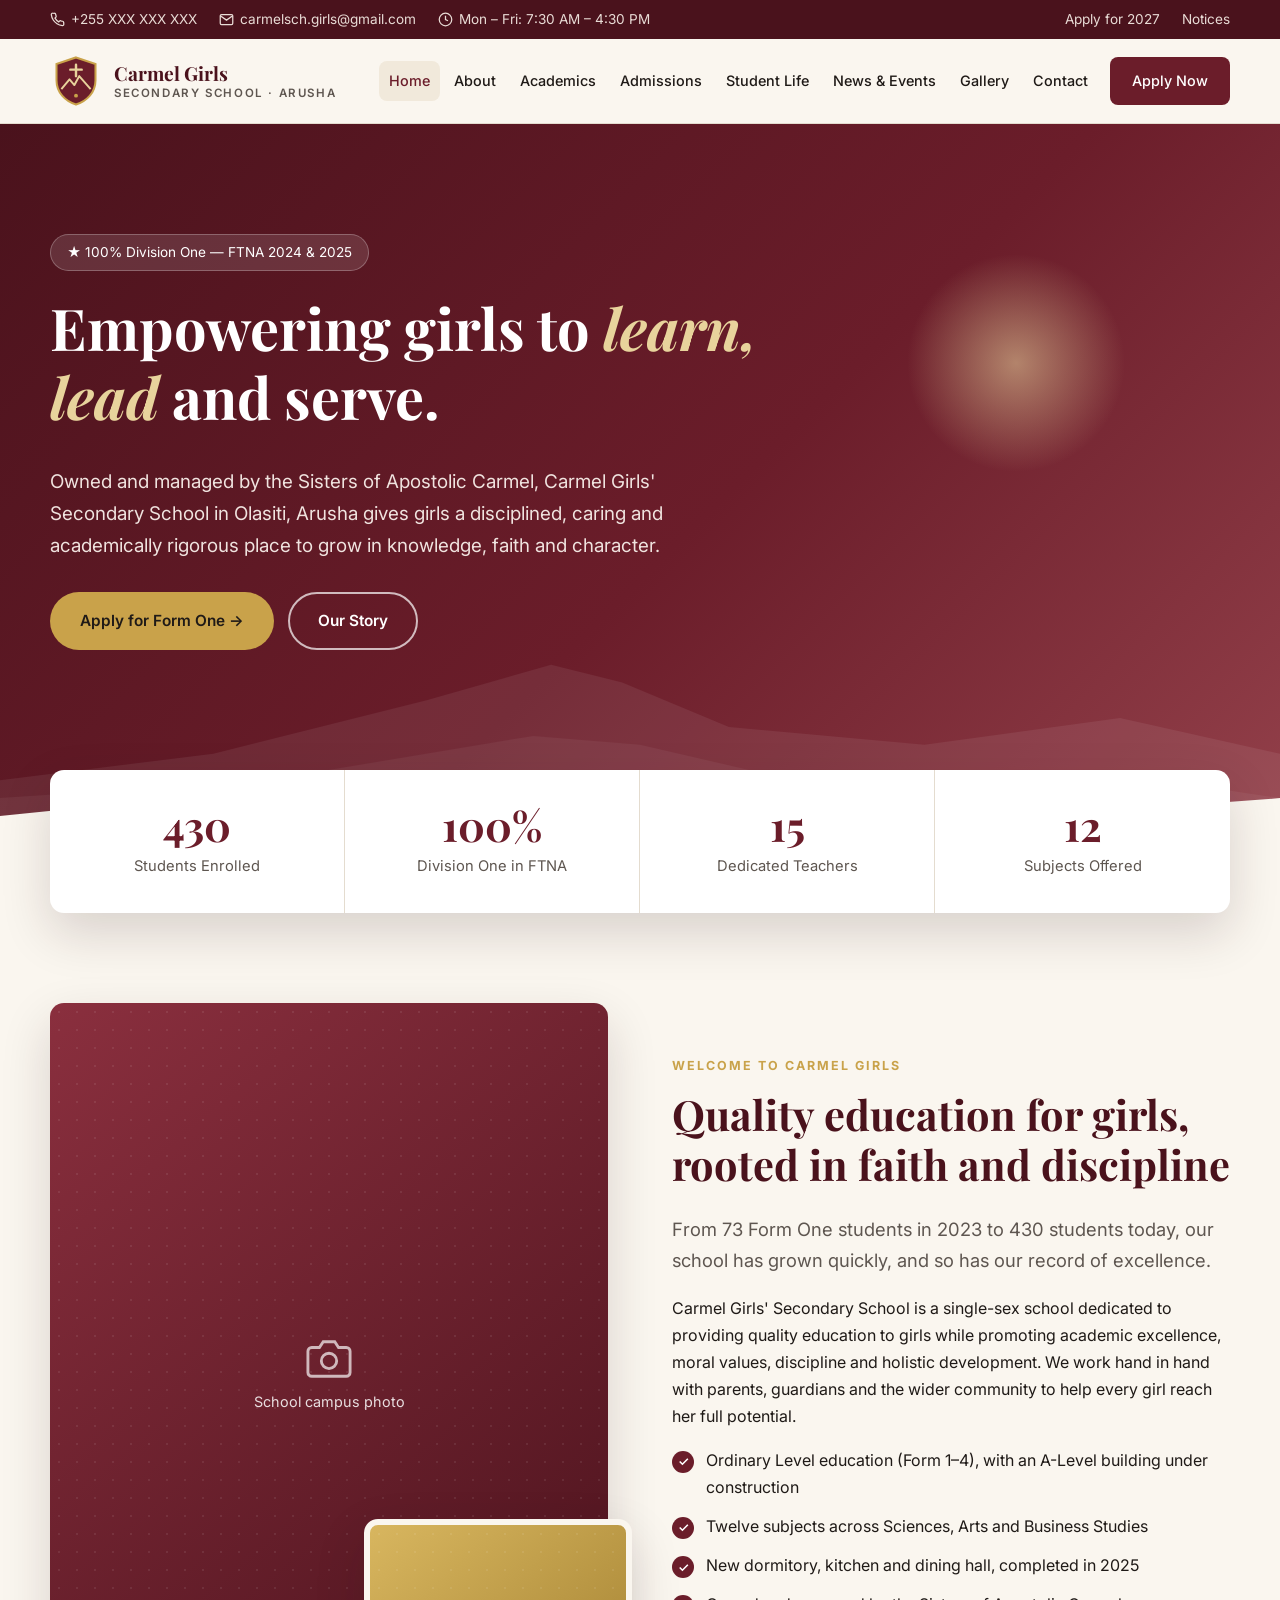
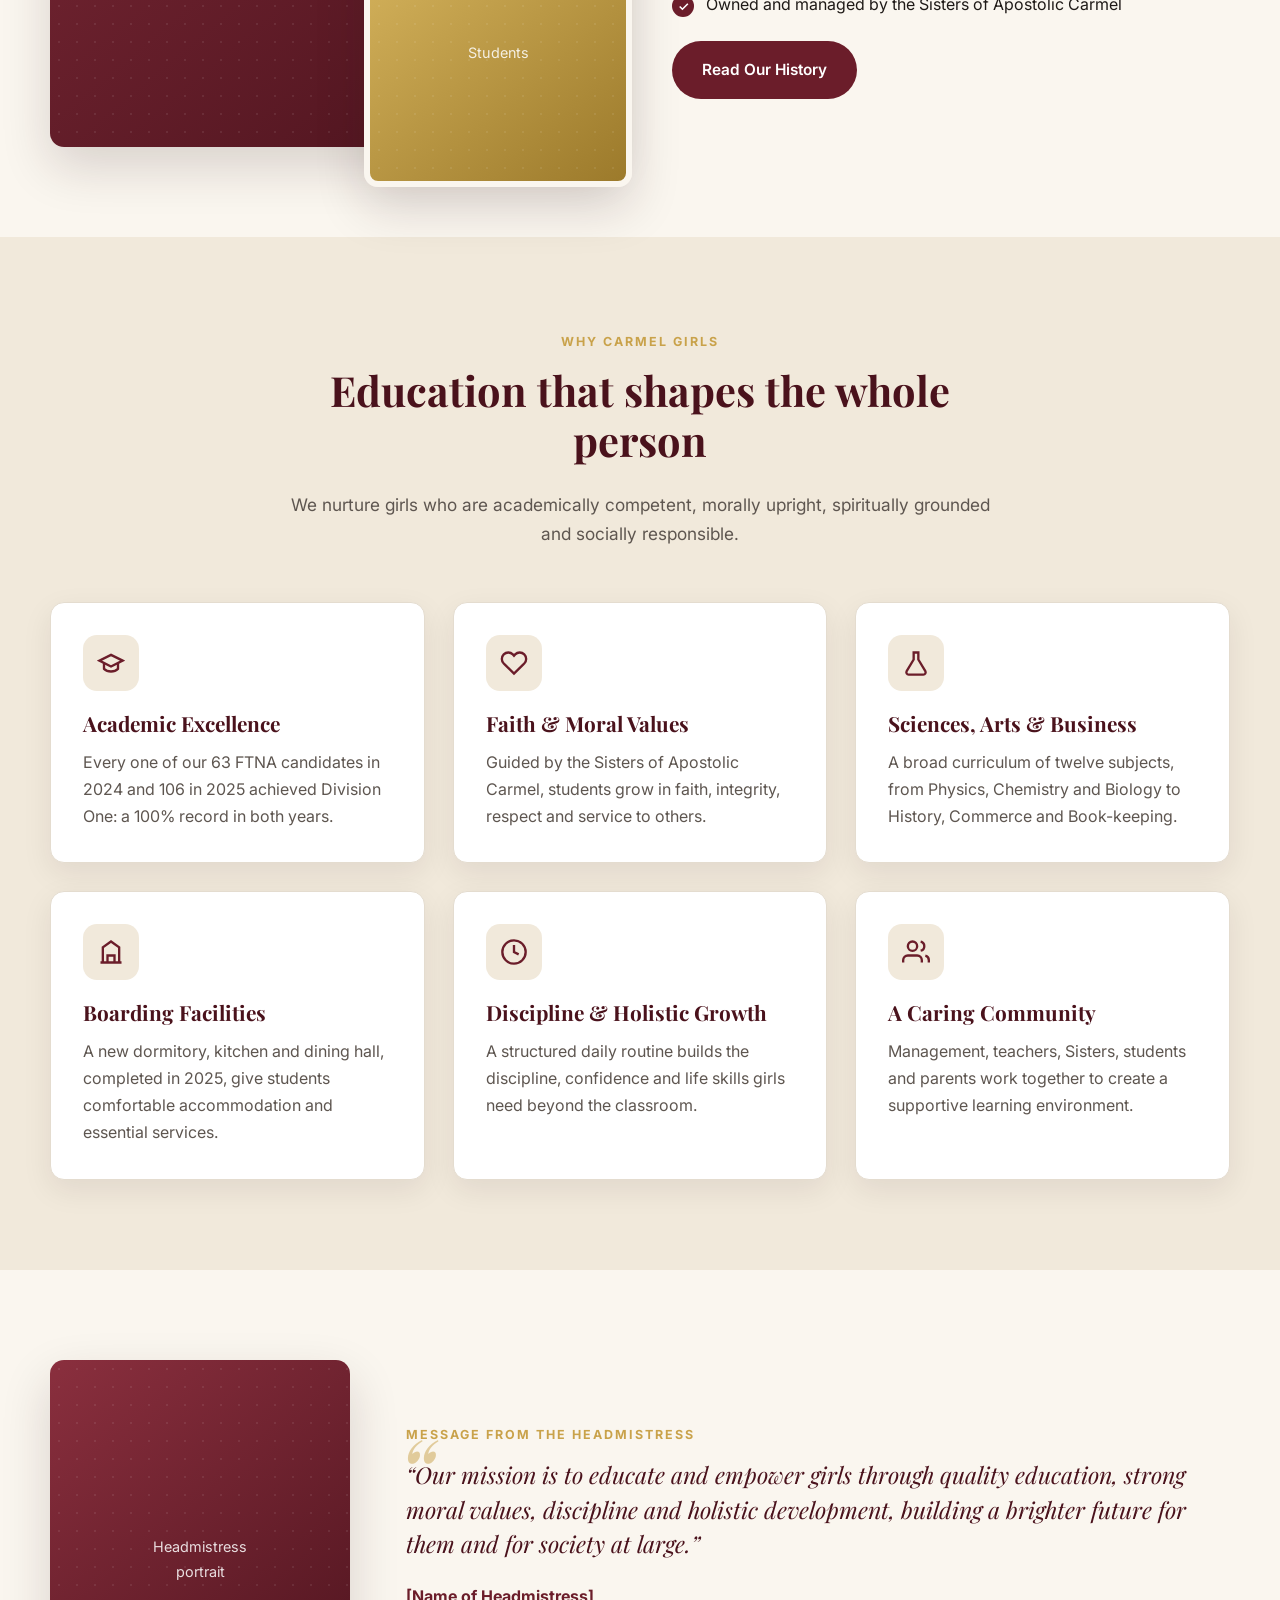
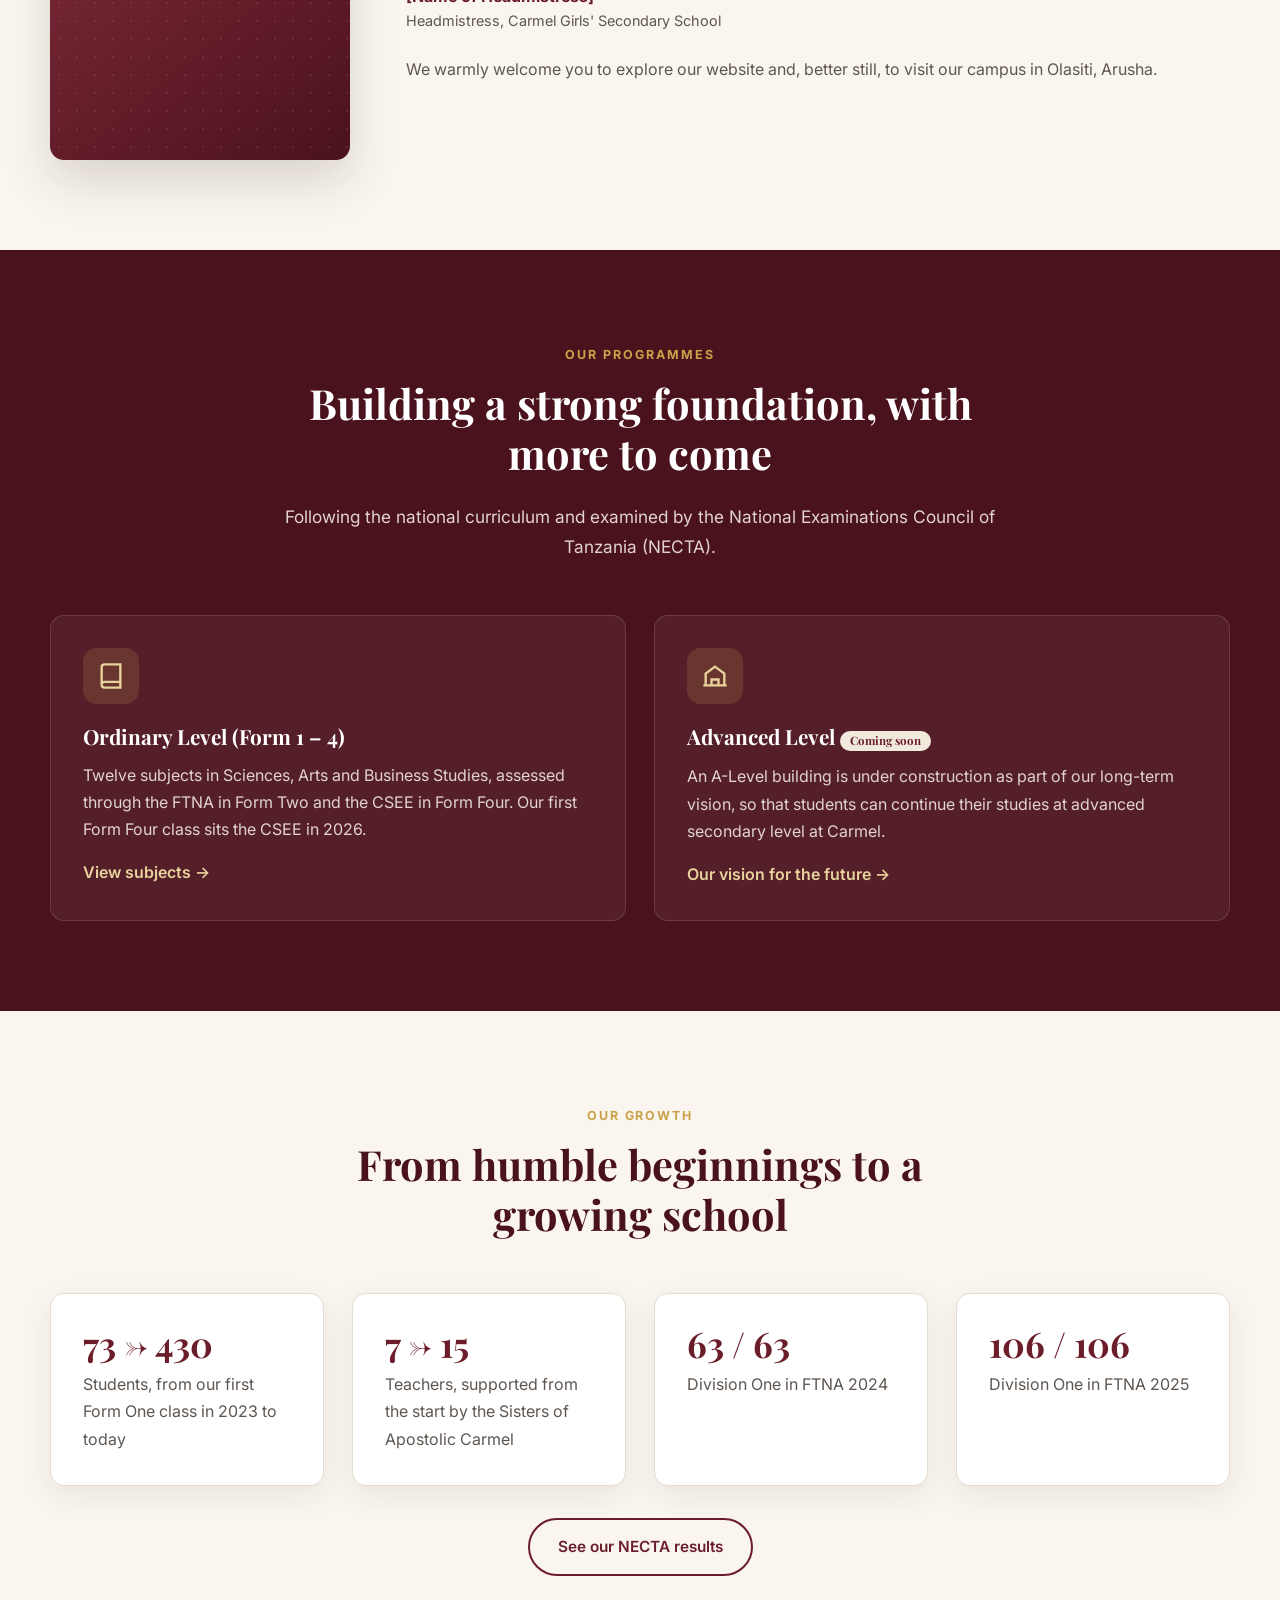
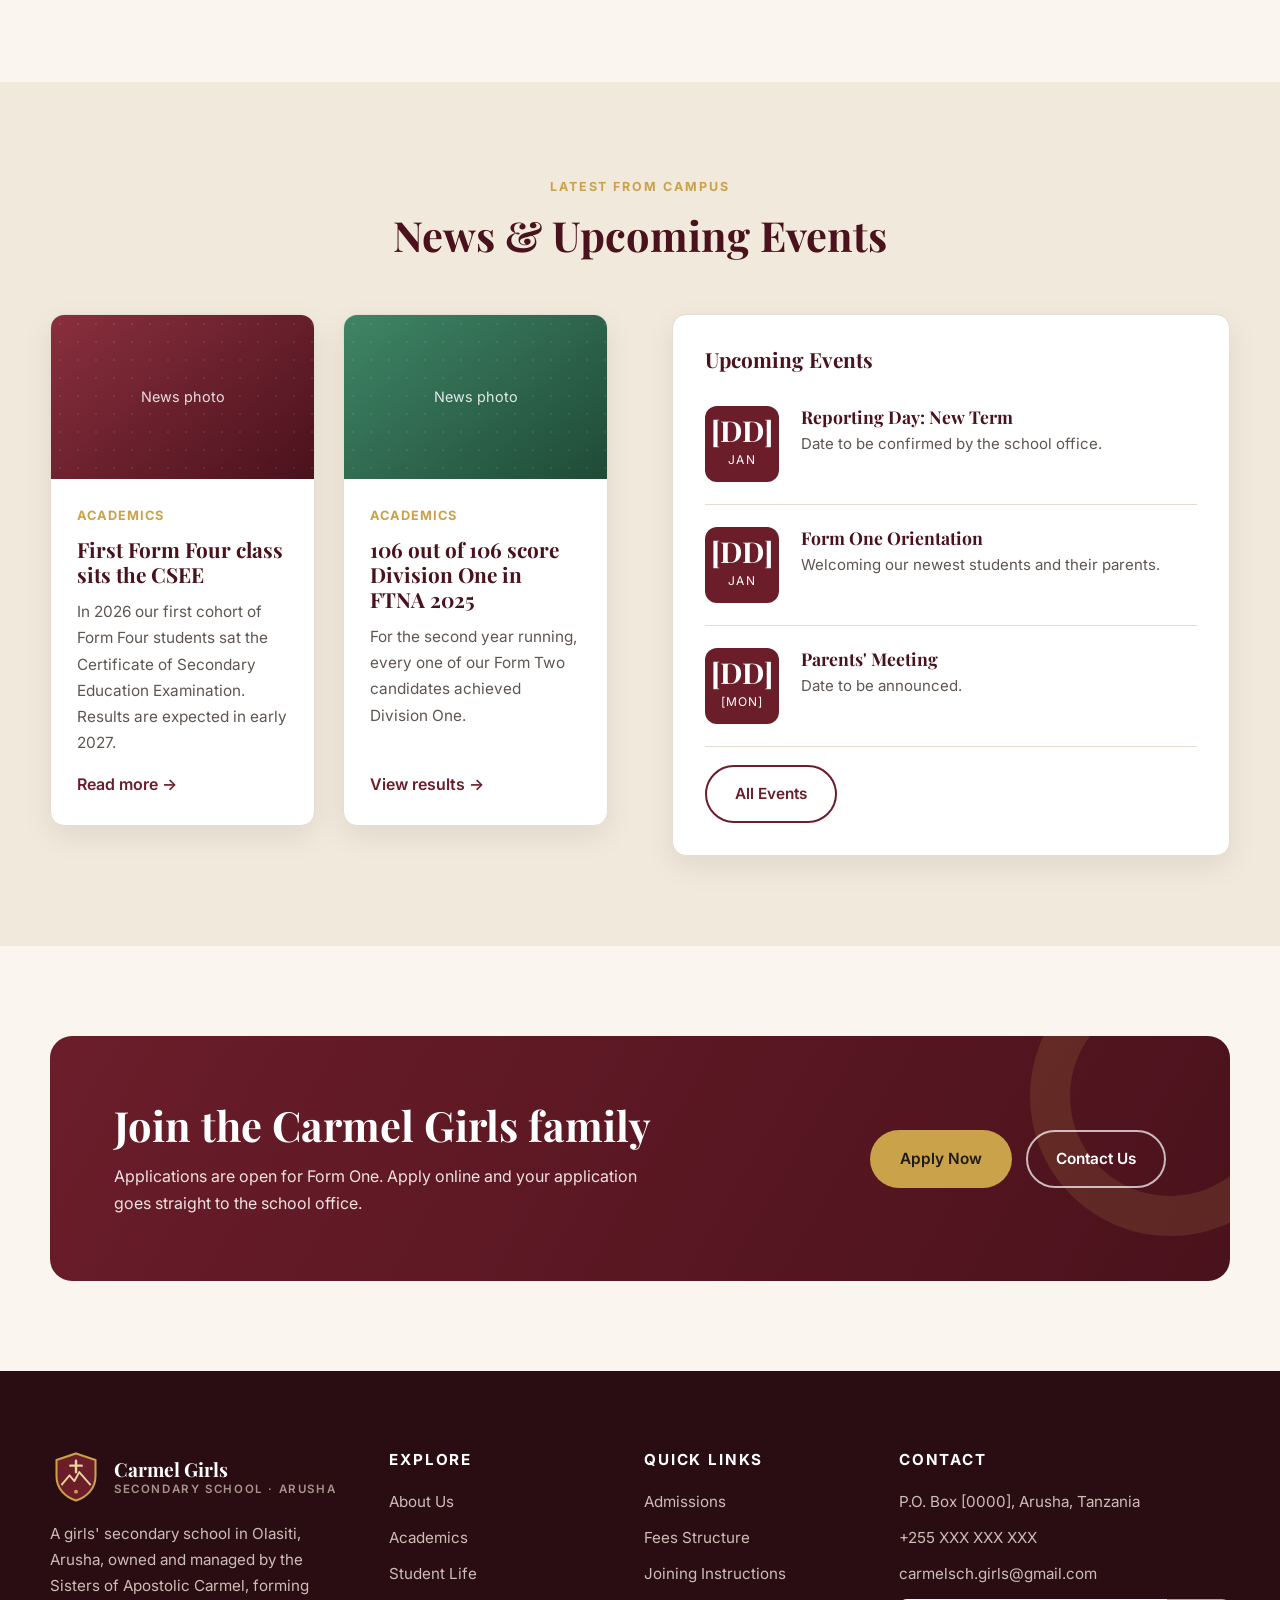
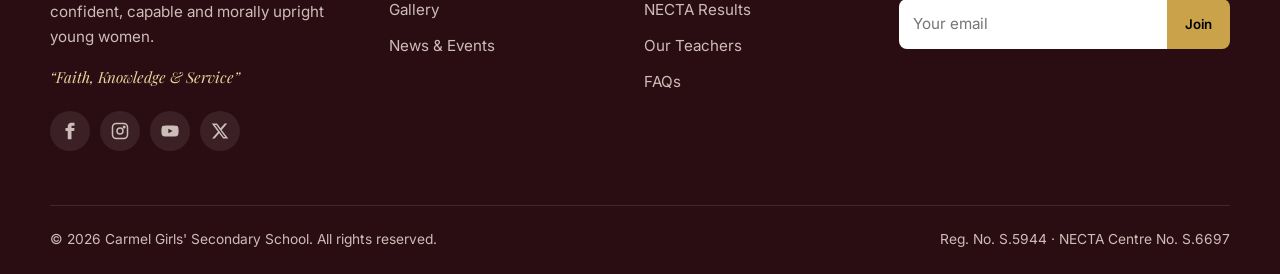
==== index.html @ 5bf11637 "Carmel Girls' Secondary School website Static multi-page site with Render Blueprint config.  Co-Auth" ====
<!DOCTYPE html>
<html lang="en">
<head>
  <meta charset="UTF-8">
  <meta name="viewport" content="width=device-width, initial-scale=1.0">
  <title>Carmel Girls' Secondary School | Olasiti, Arusha, Tanzania</title>
  <meta name="description" content="Carmel Girls' Secondary School, Olasiti, Arusha — a girls' secondary school owned by the Sisters of Apostolic Carmel. 100% Division One in FTNA 2024 and 2025.">
  <meta property="og:title" content="Carmel Girls' Secondary School — Arusha">
  <meta property="og:description" content="Quality education for girls, rooted in faith, discipline and holistic development.">
  <meta name="theme-color" content="#6b1d2a">
  <link rel="icon" href="images/favicon.svg" type="image/svg+xml">
  <link rel="preconnect" href="https://fonts.googleapis.com">
  <link rel="preconnect" href="https://fonts.gstatic.com" crossorigin>
  <link href="https://fonts.googleapis.com/css2?family=Inter:wght@400;500;600;700&family=Playfair+Display:ital,wght@0,600;0,700;1,600&display=swap" rel="stylesheet">
  <link rel="stylesheet" href="css/style.css">
</head>
<body>
<div id="site-header"></div>

<main id="main">
  <!-- HERO -->
  <section class="hero">
    <div class="hero__sun"></div>
    <div class="container">
      <div class="hero__inner">
        <span class="hero__badge">★ 100% Division One — FTNA 2024 &amp; 2025</span>
        <h1>Empowering girls to <em>learn, lead</em> and serve.</h1>
        <p>Owned and managed by the Sisters of Apostolic Carmel, Carmel Girls' Secondary School in Olasiti, Arusha gives girls a disciplined, caring and academically rigorous place to grow in knowledge, faith and character.</p>
        <div class="hero__actions">
          <a href="admissions.html#apply" class="btn btn--gold">Apply for Form One →</a>
          <a href="about.html" class="btn btn--outline">Our Story</a>
        </div>
      </div>
    </div>
    <svg class="hero__mountain" viewBox="0 0 1440 220" preserveAspectRatio="none" aria-hidden="true">
      <path fill="rgba(255,255,255,.07)" d="M0 220V150l240-30 240-60 140-40 80 20 120 50 220 20 220-30 180 40v100z"/>
      <path fill="rgba(255,255,255,.05)" d="M0 220V170l300-20 300-50 120 10 260 60 260-30 200 30v50z"/>
      <path fill="#faf6ef" d="M0 220v-30q360-40 720-15t720-5v50z"/>
    </svg>
  </section>

  <!-- STATS -->
  <div class="stats">
    <div class="container">
      <div class="stats__grid">
        <div class="stat"><div class="stat__num" data-count="430">0</div><div class="stat__label">Students Enrolled</div></div>
        <div class="stat"><div class="stat__num" data-count="100" data-suffix="%">0</div><div class="stat__label">Division One in FTNA</div></div>
        <div class="stat"><div class="stat__num" data-count="15">0</div><div class="stat__label">Dedicated Teachers</div></div>
        <div class="stat"><div class="stat__num" data-count="12">0</div><div class="stat__label">Subjects Offered</div></div>
      </div>
    </div>
  </div>

  <!-- WELCOME -->
  <section class="section">
    <div class="container split">
      <div class="photo-stack reveal">
        <div class="photo photo--tall"><div class="photo__label"><svg viewBox="0 0 24 24" fill="none" stroke="currentColor" stroke-width="1.5"><path d="M23 19a2 2 0 0 1-2 2H3a2 2 0 0 1-2-2V8a2 2 0 0 1 2-2h4l2-3h6l2 3h4a2 2 0 0 1 2 2z"/><circle cx="12" cy="13" r="4"/></svg>School campus photo</div></div>
        <div class="photo photo--gold photo--small"><div class="photo__label">Students</div></div>
      </div>
      <div class="reveal">
        <span class="eyebrow">Welcome to Carmel Girls</span>
        <h2>Quality education for girls, rooted in faith and discipline</h2>
        <p class="lead">From 73 Form One students in 2023 to 430 students today, our school has grown quickly, and so has our record of excellence.</p>
        <p>Carmel Girls' Secondary School is a single-sex school dedicated to providing quality education to girls while promoting academic excellence, moral values, discipline and holistic development. We work hand in hand with parents, guardians and the wider community to help every girl reach her full potential.</p>
        <ul class="check-list">
          <li>Ordinary Level education (Form 1–4), with an A-Level building under construction</li>
          <li>Twelve subjects across Sciences, Arts and Business Studies</li>
          <li>New dormitory, kitchen and dining hall, completed in 2025</li>
          <li>Owned and managed by the Sisters of Apostolic Carmel</li>
        </ul>
        <a href="about.html" class="btn btn--maroon">Read Our History</a>
      </div>
    </div>
  </section>

  <!-- WHY CHOOSE -->
  <section class="section section--sand">
    <div class="container">
      <div class="section-head reveal">
        <span class="eyebrow">Why Carmel Girls</span>
        <h2>Education that shapes the whole person</h2>
        <p>We nurture girls who are academically competent, morally upright, spiritually grounded and socially responsible.</p>
      </div>
      <div class="grid grid--3">
        <div class="card reveal">
          <div class="card__icon"><svg viewBox="0 0 24 24" fill="none" stroke="currentColor" stroke-width="2"><path d="M22 10 12 5 2 10l10 5 10-5z"/><path d="M6 12v5c3 3 9 3 12 0v-5"/></svg></div>
          <h3>Academic Excellence</h3>
          <p>Every one of our 63 FTNA candidates in 2024 and 106 in 2025 achieved Division One: a 100% record in both years.</p>
        </div>
        <div class="card reveal">
          <div class="card__icon"><svg viewBox="0 0 24 24" fill="none" stroke="currentColor" stroke-width="2"><path d="M20.8 4.6a5.5 5.5 0 0 0-7.8 0L12 5.7l-1-1.1a5.5 5.5 0 0 0-7.8 7.8l1 1L12 21l7.8-7.6 1-1a5.5 5.5 0 0 0 0-7.8z"/></svg></div>
          <h3>Faith &amp; Moral Values</h3>
          <p>Guided by the Sisters of Apostolic Carmel, students grow in faith, integrity, respect and service to others.</p>
        </div>
        <div class="card reveal">
          <div class="card__icon"><svg viewBox="0 0 24 24" fill="none" stroke="currentColor" stroke-width="2"><path d="M9 3h6M10 3v6L4 19a2 2 0 0 0 1.7 3h12.6a2 2 0 0 0 1.7-3L14 9V3"/></svg></div>
          <h3>Sciences, Arts &amp; Business</h3>
          <p>A broad curriculum of twelve subjects, from Physics, Chemistry and Biology to History, Commerce and Book-keeping.</p>
        </div>
        <div class="card reveal">
          <div class="card__icon"><svg viewBox="0 0 24 24" fill="none" stroke="currentColor" stroke-width="2"><path d="M3 21h18M5 21V8l7-5 7 5v13M9 21v-6h6v6"/></svg></div>
          <h3>Boarding Facilities</h3>
          <p>A new dormitory, kitchen and dining hall, completed in 2025, give students comfortable accommodation and essential services.</p>
        </div>
        <div class="card reveal">
          <div class="card__icon"><svg viewBox="0 0 24 24" fill="none" stroke="currentColor" stroke-width="2"><circle cx="12" cy="12" r="10"/><path d="M12 6v6l4 2"/></svg></div>
          <h3>Discipline &amp; Holistic Growth</h3>
          <p>A structured daily routine builds the discipline, confidence and life skills girls need beyond the classroom.</p>
        </div>
        <div class="card reveal">
          <div class="card__icon"><svg viewBox="0 0 24 24" fill="none" stroke="currentColor" stroke-width="2"><path d="M17 21v-2a4 4 0 0 0-4-4H5a4 4 0 0 0-4 4v2"/><circle cx="9" cy="7" r="4"/><path d="M23 21v-2a4 4 0 0 0-3-3.9M16 3.1a4 4 0 0 1 0 7.8"/></svg></div>
          <h3>A Caring Community</h3>
          <p>Management, teachers, Sisters, students and parents work together to create a supportive learning environment.</p>
        </div>
      </div>
    </div>
  </section>

  <!-- HEAD'S MESSAGE -->
  <section class="section">
    <div class="container message">
      <div class="photo photo--tall reveal"><div class="photo__label">Headmistress<br>portrait</div></div>
      <div class="reveal">
        <span class="eyebrow">Message from the Headmistress</span>
        <blockquote>
          “Our mission is to educate and empower girls through quality education, strong moral values, discipline and holistic development, building a brighter future for them and for society at large.”
          <div class="signature"><strong>[Name of Headmistress]</strong><span>Headmistress, Carmel Girls' Secondary School</span></div>
        </blockquote>
        <p style="margin-top:24px;color:var(--muted)">We warmly welcome you to explore our website and, better still, to visit our campus in Olasiti, Arusha.</p>
      </div>
    </div>
  </section>

  <!-- PROGRAMMES -->
  <section class="section section--maroon">
    <div class="container">
      <div class="section-head reveal">
        <span class="eyebrow">Our Programmes</span>
        <h2>Building a strong foundation, with more to come</h2>
        <p>Following the national curriculum and examined by the National Examinations Council of Tanzania (NECTA).</p>
      </div>
      <div class="grid grid--2">
        <div class="card reveal">
          <div class="card__icon"><svg viewBox="0 0 24 24" fill="none" stroke="currentColor" stroke-width="2"><path d="M4 19.5A2.5 2.5 0 0 1 6.5 17H20V2H6.5A2.5 2.5 0 0 0 4 4.5v15z"/><path d="M4 19.5A2.5 2.5 0 0 0 6.5 22H20v-5"/></svg></div>
          <h3>Ordinary Level (Form 1 – 4)</h3>
          <p>Twelve subjects in Sciences, Arts and Business Studies, assessed through the FTNA in Form Two and the CSEE in Form Four. Our first Form Four class sits the CSEE in 2026.</p>
          <p style="margin-top:16px"><a href="academics.html#subjects" style="color:var(--gold-light);font-weight:600">View subjects →</a></p>
        </div>
        <div class="card reveal">
          <div class="card__icon"><svg viewBox="0 0 24 24" fill="none" stroke="currentColor" stroke-width="2"><path d="M2 20h20M4 20V10l8-6 8 6v10"/><path d="M9 20v-5h6v5"/></svg></div>
          <h3>Advanced Level <span class="badge">Coming soon</span></h3>
          <p>An A-Level building is under construction as part of our long-term vision, so that students can continue their studies at advanced secondary level at Carmel.</p>
          <p style="margin-top:16px"><a href="about.html#future" style="color:var(--gold-light);font-weight:600">Our vision for the future →</a></p>
        </div>
      </div>
    </div>
  </section>

  <!-- MILESTONES (replaces testimonials) -->
  <section class="section">
    <div class="container">
      <div class="section-head reveal">
        <span class="eyebrow">Our Growth</span>
        <h2>From humble beginnings to a growing school</h2>
      </div>
      <div class="grid grid--4">
        <div class="card reveal"><div class="stat__num" style="font-size:2.2rem">73 → 430</div><p style="margin-top:10px">Students, from our first Form One class in 2023 to today</p></div>
        <div class="card reveal"><div class="stat__num" style="font-size:2.2rem">7 → 15</div><p style="margin-top:10px">Teachers, supported from the start by the Sisters of Apostolic Carmel</p></div>
        <div class="card reveal"><div class="stat__num" style="font-size:2.2rem">63 / 63</div><p style="margin-top:10px">Division One in FTNA 2024</p></div>
        <div class="card reveal"><div class="stat__num" style="font-size:2.2rem">106 / 106</div><p style="margin-top:10px">Division One in FTNA 2025</p></div>
      </div>
      <p style="text-align:center;margin-top:32px"><a href="academics.html#results" class="btn btn--ghost">See our NECTA results</a></p>
    </div>
  </section>

  <!-- NEWS + EVENTS -->
  <section class="section section--sand">
    <div class="container">
      <div class="section-head reveal">
        <span class="eyebrow">Latest From Campus</span>
        <h2>News &amp; Upcoming Events</h2>
      </div>
      <div class="split" style="align-items:start">
        <div class="grid grid--2">
          <article class="news-card reveal">
            <div class="photo"><div class="photo__label">News photo</div></div>
            <div class="news-card__body">
              <div class="news-card__meta">Academics</div>
              <h3>First Form Four class sits the CSEE</h3>
              <p>In 2026 our first cohort of Form Four students sat the Certificate of Secondary Education Examination. Results are expected in early 2027.</p>
              <a href="news.html" class="more">Read more →</a>
            </div>
          </article>
          <article class="news-card reveal">
            <div class="photo photo--green"><div class="photo__label">News photo</div></div>
            <div class="news-card__body">
              <div class="news-card__meta">Academics</div>
              <h3>106 out of 106 score Division One in FTNA 2025</h3>
              <p>For the second year running, every one of our Form Two candidates achieved Division One.</p>
              <a href="academics.html#results" class="more">View results →</a>
            </div>
          </article>
        </div>
        <div class="card reveal">
          <h3>Upcoming Events</h3>
          <div class="event"><div class="event__date"><strong>[DD]</strong><span>Jan</span></div><div><h4>Reporting Day: New Term</h4><p>Date to be confirmed by the school office.</p></div></div>
          <div class="event"><div class="event__date"><strong>[DD]</strong><span>Jan</span></div><div><h4>Form One Orientation</h4><p>Welcoming our newest students and their parents.</p></div></div>
          <div class="event"><div class="event__date"><strong>[DD]</strong><span>[Mon]</span></div><div><h4>Parents' Meeting</h4><p>Date to be announced.</p></div></div>
          <a href="news.html#events" class="btn btn--ghost" style="margin-top:18px">All Events</a>
        </div>
      </div>
    </div>
  </section>

  <!-- CTA -->
  <section class="section">
    <div class="container">
      <div class="cta reveal">
        <div>
          <h2>Join the Carmel Girls family</h2>
          <p>Applications are open for Form One. Apply online and your application goes straight to the school office.</p>
        </div>
        <div class="hero__actions" style="margin:0">
          <a href="admissions.html#apply" class="btn btn--gold">Apply Now</a>
          <a href="contact.html" class="btn btn--outline">Contact Us</a>
        </div>
      </div>
    </div>
  </section>
</main>

<div id="site-footer"></div>
<script src="js/main.js"></script>
</body>
</html>
---- css/style.css ----
/* =========================================================
   Carmel Girls Secondary School — Main Stylesheet
   ========================================================= */
:root {
  --maroon: #6b1d2a;
  --maroon-dark: #4a121c;
  --maroon-soft: #8a2f3e;
  --gold: #c9a24a;
  --gold-light: #e8d39c;
  --cream: #faf6ef;
  --sand: #f1e9db;
  --ink: #1f1a17;
  --muted: #5e5650;
  --line: #e4dccf;
  --white: #ffffff;
  --green: #2f6b4f;
  --radius: 14px;
  --shadow: 0 10px 30px rgba(43, 18, 22, 0.08);
  --shadow-lg: 0 20px 50px rgba(43, 18, 22, 0.16);
  --container: 1180px;
  --font-head: "Playfair Display", Georgia, serif;
  --font-body: "Inter", system-ui, -apple-system, "Segoe UI", sans-serif;
}

*, *::before, *::after { box-sizing: border-box; }
html { scroll-behavior: smooth; }
body {
  margin: 0;
  font-family: var(--font-body);
  font-size: 16px;
  line-height: 1.7;
  color: var(--ink);
  background: var(--cream);
  -webkit-font-smoothing: antialiased;
}
img, svg { max-width: 100%; display: block; }
a { color: var(--maroon); text-decoration: none; transition: color .2s; }
a:hover { color: var(--maroon-soft); }
h1, h2, h3, h4 { font-family: var(--font-head); line-height: 1.2; margin: 0 0 .6em; color: var(--maroon-dark); }
h1 { font-size: clamp(2.2rem, 5vw, 3.6rem); }
h2 { font-size: clamp(1.8rem, 3.4vw, 2.6rem); }
h3 { font-size: 1.3rem; }
p { margin: 0 0 1em; }
ul { padding-left: 1.2em; }

.container { width: min(var(--container), 100% - 32px); margin-inline: auto; }
.section { padding: 90px 0; }
.section--sand { background: var(--sand); }
.section--maroon { background: var(--maroon-dark); color: #f4ece6; }
.section--maroon h2, .section--maroon h3 { color: var(--white); }
.eyebrow {
  display: inline-block; font-size: .78rem; font-weight: 700; letter-spacing: .16em;
  text-transform: uppercase; color: var(--gold); margin-bottom: .8rem;
}
.section-head { max-width: 720px; margin: 0 auto 54px; text-align: center; }
.section-head p { color: var(--muted); font-size: 1.08rem; }
.section--maroon .section-head p { color: #e2d3cf; }
.lead { font-size: 1.15rem; color: var(--muted); }
.skip-link { position: absolute; left: -999px; top: 0; background: var(--gold); color: var(--ink); padding: 8px 14px; z-index: 999; }
.skip-link:focus { left: 10px; top: 10px; }

/* Buttons */
.btn {
  display: inline-flex; align-items: center; gap: .5em; padding: 14px 28px; border-radius: 999px;
  font-weight: 600; font-size: .96rem; border: 2px solid transparent; cursor: pointer;
  transition: transform .2s, background .2s, color .2s, border-color .2s; font-family: inherit;
}
.btn:hover { transform: translateY(-2px); }
.btn--gold { background: var(--gold); color: var(--ink); }
.btn--gold:hover { background: var(--gold-light); color: var(--ink); }
.btn--maroon { background: var(--maroon); color: var(--white); }
.btn--maroon:hover { background: var(--maroon-soft); color: var(--white); }
.btn--outline { border-color: rgba(255,255,255,.7); color: var(--white); }
.btn--outline:hover { background: var(--white); color: var(--maroon-dark); }
.btn--ghost { border-color: var(--maroon); color: var(--maroon); }
.btn--ghost:hover { background: var(--maroon); color: var(--white); }

/* Top bar */
.topbar { background: var(--maroon-dark); color: #e9dcd6; font-size: .85rem; }
.topbar .container { display: flex; justify-content: space-between; align-items: center; gap: 16px; padding: 8px 0; flex-wrap: wrap; }
.topbar a { color: #e9dcd6; }
.topbar a:hover { color: var(--gold-light); }
.topbar__info { display: flex; gap: 22px; flex-wrap: wrap; }
.topbar__info span { display: inline-flex; align-items: center; gap: 6px; }

/* Header / nav */
.header { position: sticky; top: 0; z-index: 100; background: rgba(250,246,239,.96); backdrop-filter: blur(8px); border-bottom: 1px solid var(--line); transition: box-shadow .3s; }
.header.scrolled { box-shadow: var(--shadow); }
.header .container { display: flex; align-items: center; justify-content: space-between; height: 84px; }
.brand { display: flex; align-items: center; gap: 12px; color: var(--maroon-dark); }
.brand__crest { width: 52px; height: 52px; flex: none; }
.brand__name { font-family: var(--font-head); font-weight: 700; font-size: 1.2rem; line-height: 1.1; }
.brand__sub { display: block; font-family: var(--font-body); font-size: .72rem; letter-spacing: .14em; text-transform: uppercase; color: var(--muted); font-weight: 600; margin-top: 3px; }
.nav ul { list-style: none; display: flex; gap: 4px; margin: 0; padding: 0; align-items: center; }
.nav a { display: block; padding: 8px 10px; color: var(--ink); font-weight: 500; font-size: .9rem; white-space: nowrap; border-radius: 8px; }
.nav a:hover, .nav a.active { color: var(--maroon); background: var(--sand); }
.nav .btn { margin-left: 8px; padding: 10px 20px; color: var(--white); background: var(--maroon); }
.nav .btn:hover { background: var(--maroon-soft); color: var(--white); }
.nav-toggle { display: none; background: none; border: 0; width: 44px; height: 44px; cursor: pointer; padding: 10px; }
.nav-toggle span { display: block; height: 2px; background: var(--maroon-dark); margin: 6px 0; transition: transform .3s, opacity .3s; }
.nav-open .nav-toggle span:nth-child(1) { transform: translateY(8px) rotate(45deg); }
.nav-open .nav-toggle span:nth-child(2) { opacity: 0; }
.nav-open .nav-toggle span:nth-child(3) { transform: translateY(-8px) rotate(-45deg); }

/* Hero */
.hero { position: relative; color: var(--white); overflow: hidden; background: linear-gradient(135deg, var(--maroon-dark) 0%, var(--maroon) 55%, #93404a 100%); }
.hero__inner { position: relative; z-index: 2; padding: 110px 0 190px; max-width: 760px; }
.hero h1 { color: var(--white); }
.hero h1 em { color: var(--gold-light); font-style: italic; }
.hero p { font-size: 1.18rem; color: #f0e3df; max-width: 620px; }
.hero__actions { display: flex; gap: 14px; flex-wrap: wrap; margin-top: 30px; }
.hero__mountain { position: absolute; left: 0; right: 0; bottom: -2px; z-index: 1; width: 100%; height: auto; }
.hero__sun { position: absolute; right: 12%; top: 18%; width: 220px; height: 220px; border-radius: 50%; background: radial-gradient(circle, rgba(232,211,156,.55), rgba(232,211,156,0) 70%); z-index: 1; }
.hero__badge { display: inline-flex; align-items: center; gap: 8px; background: rgba(255,255,255,.12); border: 1px solid rgba(255,255,255,.25); padding: 6px 16px; border-radius: 999px; font-size: .85rem; margin-bottom: 22px; }

/* Page banner (inner pages) */
.page-banner { position: relative; overflow: hidden; background: linear-gradient(135deg, var(--maroon-dark), var(--maroon)); color: var(--white); padding: 80px 0 120px; }
.page-banner h1 { color: var(--white); margin-bottom: .3em; }
.page-banner p { color: #f0e3df; max-width: 640px; font-size: 1.1rem; margin: 0; }
.page-banner .hero__mountain { opacity: .9; }
.page-banner .container { position: relative; z-index: 2; }
.breadcrumb { font-size: .88rem; color: var(--gold-light); margin-bottom: 14px; }
.breadcrumb a { color: var(--gold-light); }

/* Stats strip */
.stats { margin-top: -70px; position: relative; z-index: 5; }
.stats__grid { display: grid; grid-template-columns: repeat(4, 1fr); background: var(--white); border-radius: var(--radius); box-shadow: var(--shadow-lg); overflow: hidden; }
.stat { padding: 34px 24px; text-align: center; border-right: 1px solid var(--line); }
.stat:last-child { border-right: 0; }
.stat__num { font-family: var(--font-head); font-size: 2.6rem; font-weight: 700; color: var(--maroon); line-height: 1; }
.stat__label { color: var(--muted); font-size: .92rem; margin-top: 8px; }

/* Grids & cards */
.grid { display: grid; gap: 28px; }
.grid--2 { grid-template-columns: repeat(2, 1fr); }
.grid--3 { grid-template-columns: repeat(3, 1fr); }
.grid--4 { grid-template-columns: repeat(4, 1fr); }
.split { display: grid; grid-template-columns: 1fr 1fr; gap: 64px; align-items: center; }
.card { background: var(--white); border-radius: var(--radius); padding: 32px; box-shadow: var(--shadow); border: 1px solid var(--line); transition: transform .3s, box-shadow .3s; }
.card:hover { transform: translateY(-4px); box-shadow: var(--shadow-lg); }
.card p { color: var(--muted); margin-bottom: 0; }
.card__icon { width: 56px; height: 56px; border-radius: 14px; background: var(--sand); color: var(--maroon); display: grid; place-items: center; margin-bottom: 20px; }
.card__icon svg { width: 28px; height: 28px; }
.section--maroon .card { background: rgba(255,255,255,.06); border-color: rgba(255,255,255,.12); box-shadow: none; }
.section--maroon .card p { color: #e2d3cf; }
.section--maroon .card__icon { background: rgba(201,162,74,.18); color: var(--gold-light); }

/* Image placeholders (replace with real photos) */
.photo { position: relative; border-radius: var(--radius); overflow: hidden; aspect-ratio: 4/3; background: linear-gradient(140deg, var(--maroon-soft), var(--maroon-dark)); display: grid; place-items: center; color: rgba(255,255,255,.85); box-shadow: var(--shadow-lg); }
.photo img { width: 100%; height: 100%; object-fit: cover; position: absolute; inset: 0; }
.photo__label { position: relative; z-index: 1; text-align: center; font-size: .9rem; padding: 20px; }
.photo__label svg { width: 46px; height: 46px; margin: 0 auto 8px; opacity: .8; }
.photo::after { content: ""; position: absolute; inset: 0; background-image: radial-gradient(rgba(255,255,255,.08) 1px, transparent 1px); background-size: 18px 18px; }
.photo--gold { background: linear-gradient(140deg, #d8b65f, #9c7a2b); }
.photo--green { background: linear-gradient(140deg, #3f8565, #1f4a37); }
.photo--tall { aspect-ratio: 3/4; }
.photo--wide { aspect-ratio: 16/9; }
.photo-stack { position: relative; }
.photo-stack .photo--small { position: absolute; width: 48%; right: -24px; bottom: -40px; border: 6px solid var(--cream); aspect-ratio: 1; }

/* Lists */
.check-list { list-style: none; padding: 0; margin: 0 0 1.4em; }
.check-list li { position: relative; padding-left: 34px; margin-bottom: 12px; }
.check-list li::before { content: ""; position: absolute; left: 0; top: 4px; width: 22px; height: 22px; border-radius: 50%; background: var(--maroon) url("data:image/svg+xml,%3Csvg xmlns='http://www.w3.org/2000/svg' viewBox='0 0 24 24' fill='none' stroke='%23fff' stroke-width='3'%3E%3Cpath d='M5 12l5 5L20 7'/%3E%3C/svg%3E") center/13px no-repeat; }

/* Quote / head message */
.message { display: grid; grid-template-columns: 300px 1fr; gap: 56px; align-items: center; }
.message blockquote { margin: 0; font-family: var(--font-head); font-size: 1.45rem; line-height: 1.5; color: var(--maroon-dark); font-style: italic; position: relative; }
.message blockquote::before { content: "\201C"; font-size: 6rem; color: var(--gold); position: absolute; left: -10px; top: -60px; opacity: .5; }
.signature { margin-top: 22px; font-family: var(--font-body); font-style: normal; font-size: 1rem; }
.signature strong { display: block; color: var(--maroon); }
.signature span { color: var(--muted); font-size: .9rem; }

/* News */
.news-card { background: var(--white); border-radius: var(--radius); overflow: hidden; box-shadow: var(--shadow); border: 1px solid var(--line); display: flex; flex-direction: column; transition: transform .3s, box-shadow .3s; }
.news-card:hover { transform: translateY(-4px); box-shadow: var(--shadow-lg); }
.news-card .photo { border-radius: 0; box-shadow: none; aspect-ratio: 16/10; }
.news-card__body { padding: 26px; flex: 1; display: flex; flex-direction: column; }
.news-card__meta { font-size: .8rem; color: var(--gold); font-weight: 700; letter-spacing: .08em; text-transform: uppercase; margin-bottom: 10px; }
.news-card p { color: var(--muted); font-size: .96rem; }
.news-card .more { margin-top: auto; font-weight: 600; }

/* Events */
.event { display: flex; gap: 22px; align-items: flex-start; padding: 22px 0; border-bottom: 1px solid var(--line); }
.event:last-child { border-bottom: 0; }
.event__date { flex: none; width: 74px; text-align: center; background: var(--maroon); color: var(--white); border-radius: 12px; padding: 10px 6px; }
.event__date strong { display: block; font-family: var(--font-head); font-size: 1.8rem; line-height: 1; }
.event__date span { font-size: .75rem; text-transform: uppercase; letter-spacing: .1em; }
.event h4 { margin: 0 0 4px; font-size: 1.1rem; }
.event p { margin: 0; color: var(--muted); font-size: .94rem; }

/* CTA */
.cta { background: linear-gradient(120deg, var(--maroon), var(--maroon-dark)); color: var(--white); border-radius: 22px; padding: 64px; display: flex; justify-content: space-between; align-items: center; gap: 32px; flex-wrap: wrap; position: relative; overflow: hidden; }
.cta::after { content: ""; position: absolute; right: -80px; top: -80px; width: 280px; height: 280px; border-radius: 50%; border: 40px solid rgba(201,162,74,.15); }
.cta h2 { color: var(--white); margin-bottom: .3em; }
.cta p { color: #f0e3df; margin: 0; max-width: 560px; }
.cta > * { position: relative; z-index: 1; }

/* Tables */
.table-wrap { overflow-x: auto; border-radius: var(--radius); box-shadow: var(--shadow); border: 1px solid var(--line); background: var(--white); }
table { width: 100%; border-collapse: collapse; min-width: 560px; }
th, td { text-align: left; padding: 16px 20px; border-bottom: 1px solid var(--line); font-size: .95rem; }
th { background: var(--maroon); color: var(--white); font-weight: 600; }
tr:last-child td { border-bottom: 0; }
tbody tr:nth-child(even) { background: #fcfaf6; }

/* Tabs */
.tabs { display: flex; gap: 8px; flex-wrap: wrap; justify-content: center; margin-bottom: 36px; }
.tab-btn { padding: 12px 24px; border-radius: 999px; border: 2px solid var(--maroon); background: transparent; color: var(--maroon); font-weight: 600; cursor: pointer; font-family: inherit; font-size: .95rem; }
.tab-btn.active, .tab-btn:hover { background: var(--maroon); color: var(--white); }
.tab-panel { display: none; }
.tab-panel.active { display: block; animation: fade .4s ease; }
@keyframes fade { from { opacity: 0; transform: translateY(8px); } to { opacity: 1; transform: none; } }

/* Combination chips */
.combo { background: var(--white); border: 1px solid var(--line); border-radius: var(--radius); padding: 26px; box-shadow: var(--shadow); }
.combo__code { display: inline-block; font-family: var(--font-head); font-weight: 700; font-size: 1.5rem; color: var(--white); background: var(--maroon); padding: 4px 16px; border-radius: 10px; margin-bottom: 12px; }
.combo p { margin: 0; color: var(--muted); font-size: .95rem; }
.combo strong { display: block; margin-bottom: 4px; color: var(--ink); }

/* Steps */
.steps { counter-reset: step; display: grid; grid-template-columns: repeat(4, 1fr); gap: 24px; }
.step { position: relative; background: var(--white); border-radius: var(--radius); padding: 34px 26px 28px; border: 1px solid var(--line); box-shadow: var(--shadow); }
.step::before { counter-increment: step; content: counter(step); position: absolute; top: -20px; left: 26px; width: 42px; height: 42px; border-radius: 50%; background: var(--gold); color: var(--ink); font-weight: 700; display: grid; place-items: center; font-family: var(--font-head); font-size: 1.2rem; }
.step h3 { margin-top: 10px; font-size: 1.15rem; }
.step p { color: var(--muted); font-size: .94rem; margin: 0; }

/* Accordion (FAQ) */
.faq { max-width: 860px; margin: 0 auto; }
.faq details { background: var(--white); border: 1px solid var(--line); border-radius: 12px; margin-bottom: 12px; overflow: hidden; }
.faq summary { padding: 20px 56px 20px 24px; cursor: pointer; font-weight: 600; list-style: none; position: relative; }
.faq summary::-webkit-details-marker { display: none; }
.faq summary::after { content: "+"; position: absolute; right: 24px; top: 50%; transform: translateY(-50%); font-size: 1.5rem; color: var(--maroon); transition: transform .3s; }
.faq details[open] summary::after { transform: translateY(-50%) rotate(45deg); }
.faq details p { padding: 0 24px 20px; margin: 0; color: var(--muted); }

/* Gallery */
.filters { display: flex; gap: 8px; justify-content: center; flex-wrap: wrap; margin-bottom: 36px; }
.gallery { display: grid; grid-template-columns: repeat(auto-fill, minmax(260px, 1fr)); gap: 18px; }
.gallery__item { cursor: zoom-in; border: 0; padding: 0; background: none; text-align: left; font: inherit; color: inherit; }
.gallery__item .photo { aspect-ratio: 1; transition: transform .3s; }
.gallery__item:hover .photo { transform: scale(1.02); }
.gallery__item.hidden { display: none; }
.lightbox { position: fixed; inset: 0; background: rgba(20,8,10,.92); display: none; align-items: center; justify-content: center; z-index: 500; padding: 20px; }
.lightbox.open { display: flex; }
.lightbox__content { width: min(900px, 100%); }
.lightbox__content .photo { aspect-ratio: 16/10; }
.lightbox__caption { color: var(--white); text-align: center; margin-top: 14px; }
.lightbox__close { position: absolute; top: 18px; right: 22px; background: none; border: 0; color: var(--white); font-size: 2.4rem; cursor: pointer; line-height: 1; }

/* Forms */
.form { display: grid; grid-template-columns: 1fr 1fr; gap: 18px; }
.form .full { grid-column: 1 / -1; }
.form label { display: block; font-weight: 600; font-size: .9rem; margin-bottom: 6px; }
.form input, .form select, .form textarea {
  width: 100%; padding: 14px 16px; border: 1.5px solid var(--line); border-radius: 10px; font: inherit; background: var(--white); color: var(--ink); transition: border-color .2s, box-shadow .2s;
}
.form input:focus, .form select:focus, .form textarea:focus { outline: none; border-color: var(--maroon); box-shadow: 0 0 0 4px rgba(107,29,42,.1); }
.form textarea { min-height: 140px; resize: vertical; }
.form .error { color: #b3261e; font-size: .82rem; margin-top: 4px; display: none; }
.form .invalid input, .form .invalid select, .form .invalid textarea { border-color: #b3261e; }
.form .invalid .error { display: block; }
.form-success { display: none; background: #e6f2ec; color: var(--green); border: 1px solid #b9dccb; padding: 16px 20px; border-radius: 10px; margin-top: 16px; font-weight: 500; }
.form-success.show { display: block; }

/* Contact */
.contact-info { display: grid; gap: 18px; }
.contact-item { display: flex; gap: 16px; align-items: flex-start; background: var(--white); padding: 22px; border-radius: var(--radius); border: 1px solid var(--line); }
.contact-item .card__icon { margin: 0; flex: none; width: 48px; height: 48px; }
.contact-item h4 { margin: 0 0 2px; font-size: 1.05rem; }
.contact-item p { margin: 0; color: var(--muted); font-size: .95rem; }
.map { border-radius: var(--radius); overflow: hidden; box-shadow: var(--shadow); border: 1px solid var(--line); }
.map iframe { width: 100%; height: 420px; border: 0; display: block; }

/* Values ribbon */
.values { display: flex; flex-wrap: wrap; justify-content: center; gap: 14px; }
.value-pill { background: var(--white); border: 1px solid var(--line); padding: 12px 24px; border-radius: 999px; font-weight: 600; color: var(--maroon-dark); box-shadow: var(--shadow); }

/* Timeline */
.timeline { position: relative; max-width: 820px; margin: 0 auto; padding-left: 36px; border-left: 3px solid var(--gold); }
.timeline__item { position: relative; margin-bottom: 36px; }
.timeline__item::before { content: ""; position: absolute; left: -46px; top: 6px; width: 17px; height: 17px; border-radius: 50%; background: var(--maroon); border: 3px solid var(--cream); box-shadow: 0 0 0 3px var(--gold); }
.timeline__year { font-family: var(--font-head); font-weight: 700; color: var(--maroon); font-size: 1.3rem; }
.timeline__item p { color: var(--muted); margin: 0; }

/* Staff */
.staff { text-align: center; }
.staff .photo { aspect-ratio: 1; border-radius: 50%; width: 150px; margin: 0 auto 18px; box-shadow: var(--shadow); }
.staff h3 { margin-bottom: 2px; font-size: 1.1rem; }
.staff span { color: var(--muted); font-size: .9rem; }

/* Notice */
.notice { background: #fff8e6; border: 1px solid var(--gold-light); border-left: 5px solid var(--gold); border-radius: 10px; padding: 18px 22px; color: #5b4a1d; font-size: .95rem; }

/* Footer */
.footer { background: #2a0d13; color: #cdbdb8; padding-top: 80px; font-size: .95rem; }
.footer__grid { display: grid; grid-template-columns: 1.4fr 1fr 1fr 1.2fr; gap: 44px; padding-bottom: 54px; }
.footer h4 { color: var(--white); font-family: var(--font-body); font-size: .95rem; letter-spacing: .12em; text-transform: uppercase; margin-bottom: 20px; }
.footer ul { list-style: none; padding: 0; margin: 0; }
.footer li { margin-bottom: 10px; }
.footer a { color: #cdbdb8; }
.footer a:hover { color: var(--gold-light); }
.footer .brand { color: var(--white); margin-bottom: 18px; }
.footer .brand__sub { color: #a8948e; }
.socials { display: flex; gap: 10px; margin-top: 20px; }
.socials a { width: 40px; height: 40px; border-radius: 50%; background: rgba(255,255,255,.08); display: grid; place-items: center; transition: background .2s; }
.socials a:hover { background: var(--gold); color: var(--ink); }
.socials svg { width: 18px; height: 18px; }
.footer__bottom { border-top: 1px solid rgba(255,255,255,.1); padding: 22px 0; display: flex; justify-content: space-between; flex-wrap: wrap; gap: 12px; font-size: .86rem; }
.newsletter { display: flex; margin-top: 12px; }
.newsletter input { flex: 1; min-width: 0; padding: 12px 14px; border: 0; border-radius: 8px 0 0 8px; font: inherit; }
.newsletter button { border: 0; background: var(--gold); padding: 0 18px; border-radius: 0 8px 8px 0; font-weight: 600; cursor: pointer; font-family: inherit; }

/* Back to top */
.to-top { position: fixed; right: 22px; bottom: 22px; width: 48px; height: 48px; border-radius: 50%; background: var(--maroon); color: var(--white); border: 0; cursor: pointer; box-shadow: var(--shadow-lg); opacity: 0; pointer-events: none; transition: opacity .3s, transform .3s; z-index: 90; display: grid; place-items: center; }
.to-top.show { opacity: 1; pointer-events: auto; }
.to-top:hover { transform: translateY(-3px); }

/* Reveal animation */
.reveal { opacity: 0; transform: translateY(24px); transition: opacity .7s ease, transform .7s ease; }
.reveal.visible { opacity: 1; transform: none; }
@media (prefers-reduced-motion: reduce) {
  html { scroll-behavior: auto; }
  .reveal { opacity: 1; transform: none; transition: none; }
}

/* ---------- Responsive ---------- */
@media (max-width: 1200px) {
  .nav { position: absolute; top: 100%; left: 0; right: 0; background: var(--cream); border-bottom: 1px solid var(--line); box-shadow: var(--shadow-lg); max-height: 0; overflow: hidden; transition: max-height .35s ease; }
  .nav-open .nav { max-height: 80vh; overflow-y: auto; }
  .nav ul { flex-direction: column; align-items: stretch; padding: 12px 16px 20px; gap: 2px; }
  .nav .btn { margin: 10px 0 0; justify-content: center; }
  .nav-toggle { display: block; }
  .footer__grid { grid-template-columns: 1fr 1fr; }
  .steps { grid-template-columns: repeat(2, 1fr); row-gap: 40px; }
  .grid--4 { grid-template-columns: repeat(2, 1fr); }
}
@media (max-width: 860px) {
  .section { padding: 64px 0; }
  .split, .message { grid-template-columns: 1fr; gap: 40px; }
  .message .photo { max-width: 280px; }
  .grid--3, .grid--2 { grid-template-columns: 1fr; }
  .stats__grid { grid-template-columns: repeat(2, 1fr); }
  .stat:nth-child(2) { border-right: 0; }
  .stat:nth-child(-n+2) { border-bottom: 1px solid var(--line); }
  .photo-stack .photo--small { right: 0; bottom: -24px; width: 40%; }
  .photo--tall { aspect-ratio: 4/3; }
  .cta { padding: 40px 28px; }
  .hero__inner { padding: 80px 0 150px; }
  .topbar__hide-sm { display: none; }
}
@media (max-width: 560px) {
  .grid--4, .steps, .footer__grid, .form { grid-template-columns: 1fr; }
  .stat__num { font-size: 2rem; }
  .brand__name { font-size: 1.02rem; }
  .brand__crest { width: 44px; height: 44px; }
  .topbar .container { justify-content: center; }
  .topbar__social { display: none; }
}

/* ---------- Added: results, contact people, boxed map ---------- */
.form-success.form-error { background: #fdecea; color: #8c1d18; border-color: #f2b8b5; }
.form button[disabled] { opacity: .7; cursor: wait; transform: none; }

.results-grid { display: grid; grid-template-columns: repeat(auto-fit, minmax(240px, 1fr)); gap: 24px; }
.result-card { background: var(--white); border: 1px solid var(--line); border-radius: var(--radius); padding: 28px; box-shadow: var(--shadow); display: flex; flex-direction: column; gap: 6px; }
.result-card__tag { font-size: .75rem; font-weight: 700; letter-spacing: .12em; text-transform: uppercase; color: var(--gold); }
.result-card h3 { margin: 0; }
.result-card__big { font-family: var(--font-head); font-size: 2.4rem; font-weight: 700; color: var(--maroon); line-height: 1.1; }
.result-card p { color: var(--muted); margin: 0 0 14px; font-size: .95rem; }
.result-card .btn { margin-top: auto; align-self: flex-start; padding: 11px 20px; font-size: .9rem; }
.result-card--pending { border-style: dashed; background: #fffdf8; }
.badge { display: inline-block; font-size: .72rem; font-weight: 700; padding: 3px 10px; border-radius: 999px; background: var(--sand); color: var(--maroon); }

.people { display: grid; grid-template-columns: repeat(2, 1fr); gap: 20px; }
.person { background: var(--white); border: 1px solid var(--line); border-radius: var(--radius); padding: 24px; display: flex; gap: 18px; align-items: center; box-shadow: var(--shadow); }
.person .photo { width: 96px; flex: none; aspect-ratio: 1; border-radius: 50%; box-shadow: none; }
.person .photo__label { font-size: .7rem; padding: 6px; }
.person h4 { margin: 0; font-size: 1.05rem; }
.person__role { display: block; color: var(--gold); font-size: .78rem; font-weight: 700; letter-spacing: .08em; text-transform: uppercase; margin-bottom: 6px; }
.person p { margin: 0; font-size: .9rem; color: var(--muted); }
.person a { word-break: break-all; }

.map-box { background: var(--white); border: 1px solid var(--line); border-radius: var(--radius); padding: 10px; box-shadow: var(--shadow); max-width: 760px; margin: 0 auto; }
.map-box iframe { width: 100%; height: 300px; border: 0; border-radius: 10px; display: block; }
.map-box__caption { display: flex; justify-content: space-between; gap: 12px; flex-wrap: wrap; padding: 12px 8px 4px; font-size: .9rem; color: var(--muted); }

.teachers { display: grid; grid-template-columns: repeat(auto-fill, minmax(190px, 1fr)); gap: 28px 22px; }
.teachers .staff .photo { width: 130px; }
.teachers .staff h3 { font-size: 1rem; }
.teachers .staff .subject { display: inline-block; margin-top: 6px; }

@media (max-width: 700px) { .people { grid-template-columns: 1fr; } }
.results-grid { grid-template-columns: repeat(2, 1fr); }
@media (min-width: 1100px) { .results-grid { grid-template-columns: repeat(4, 1fr); } }
@media (max-width: 560px) { .results-grid { grid-template-columns: 1fr; } }
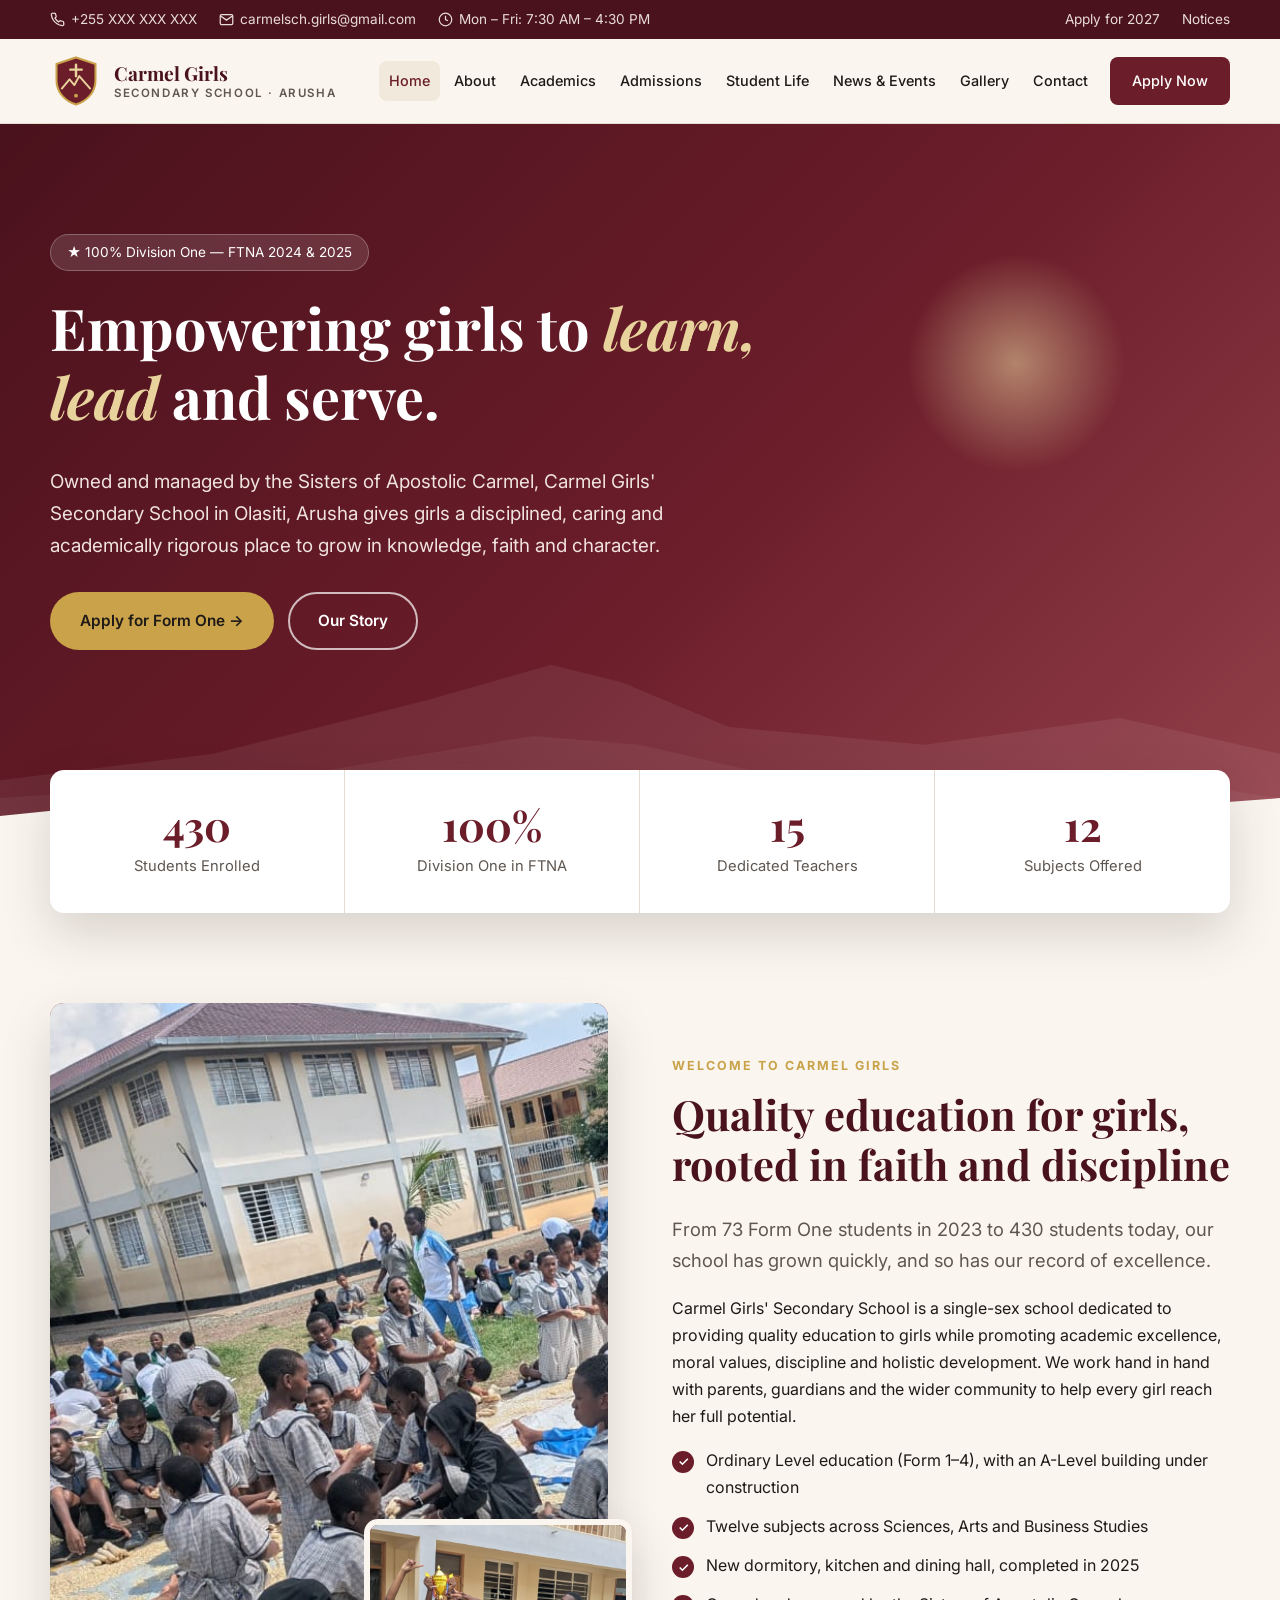
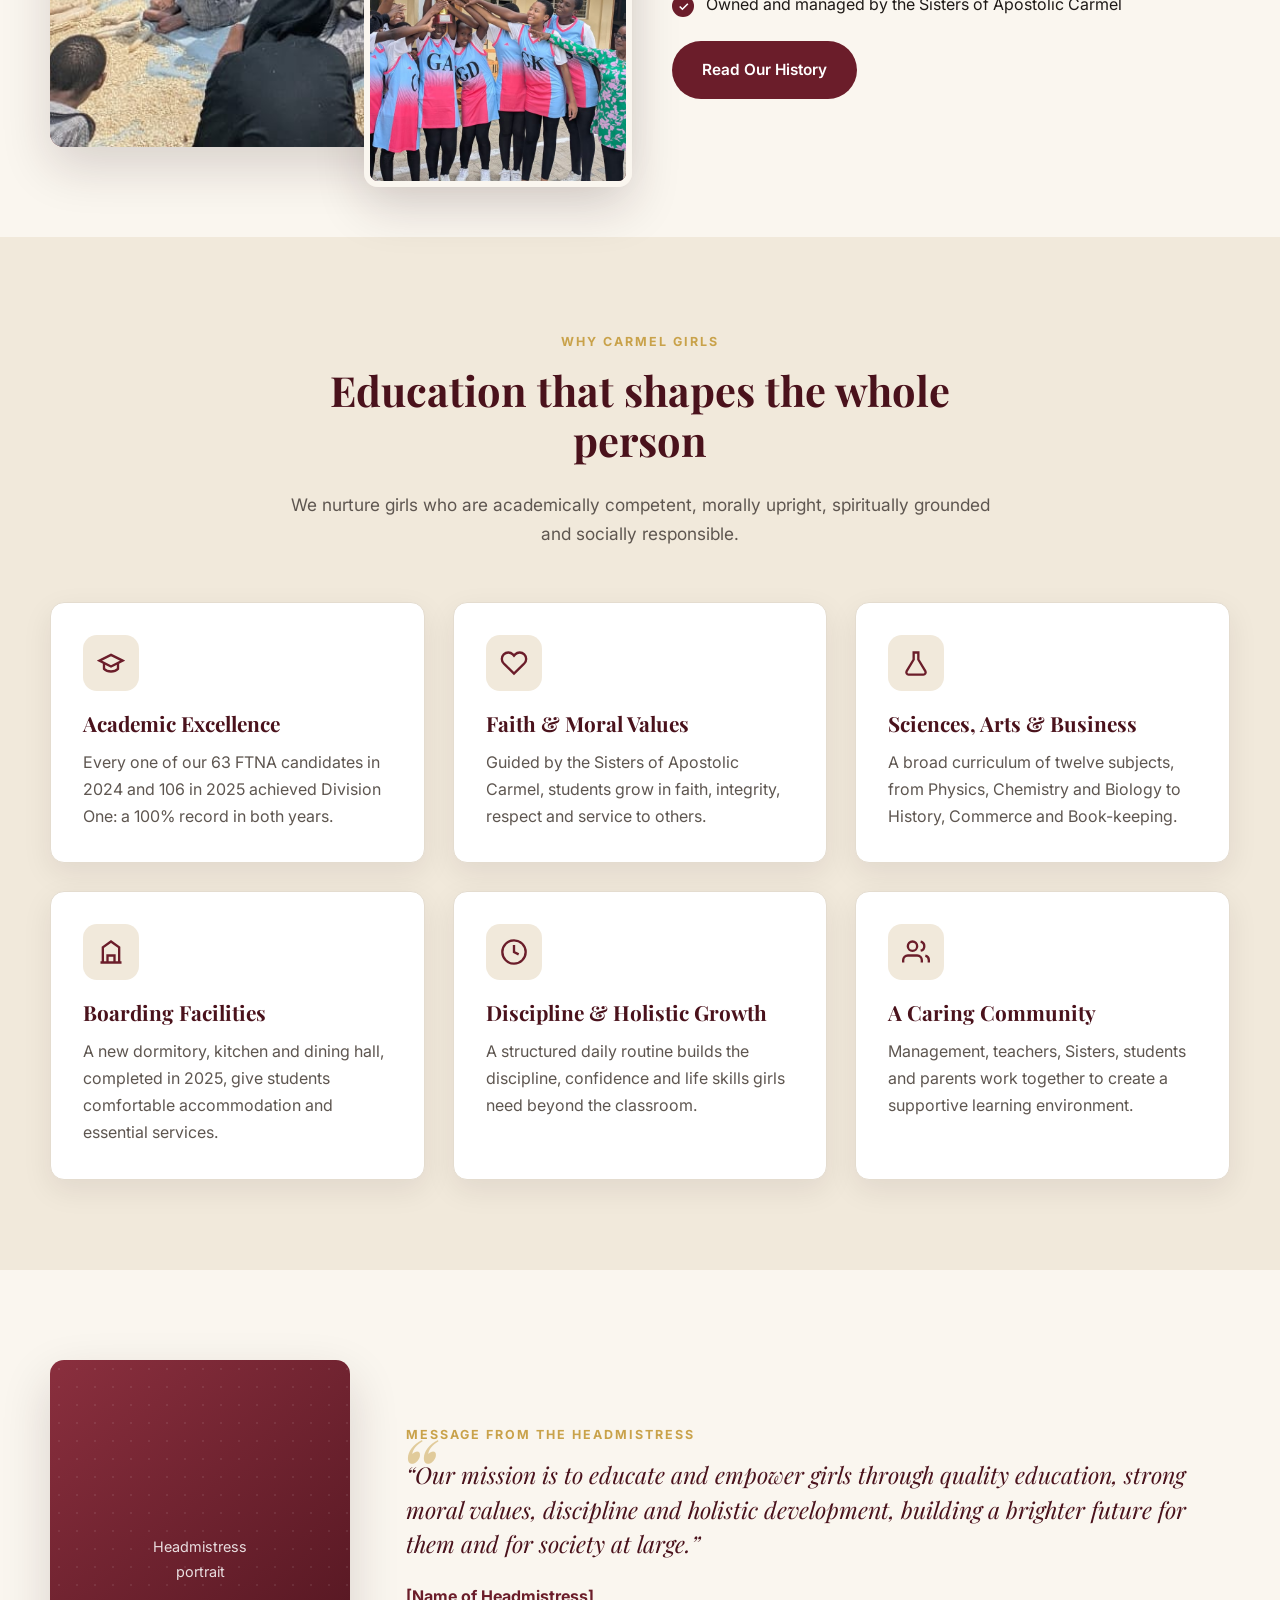
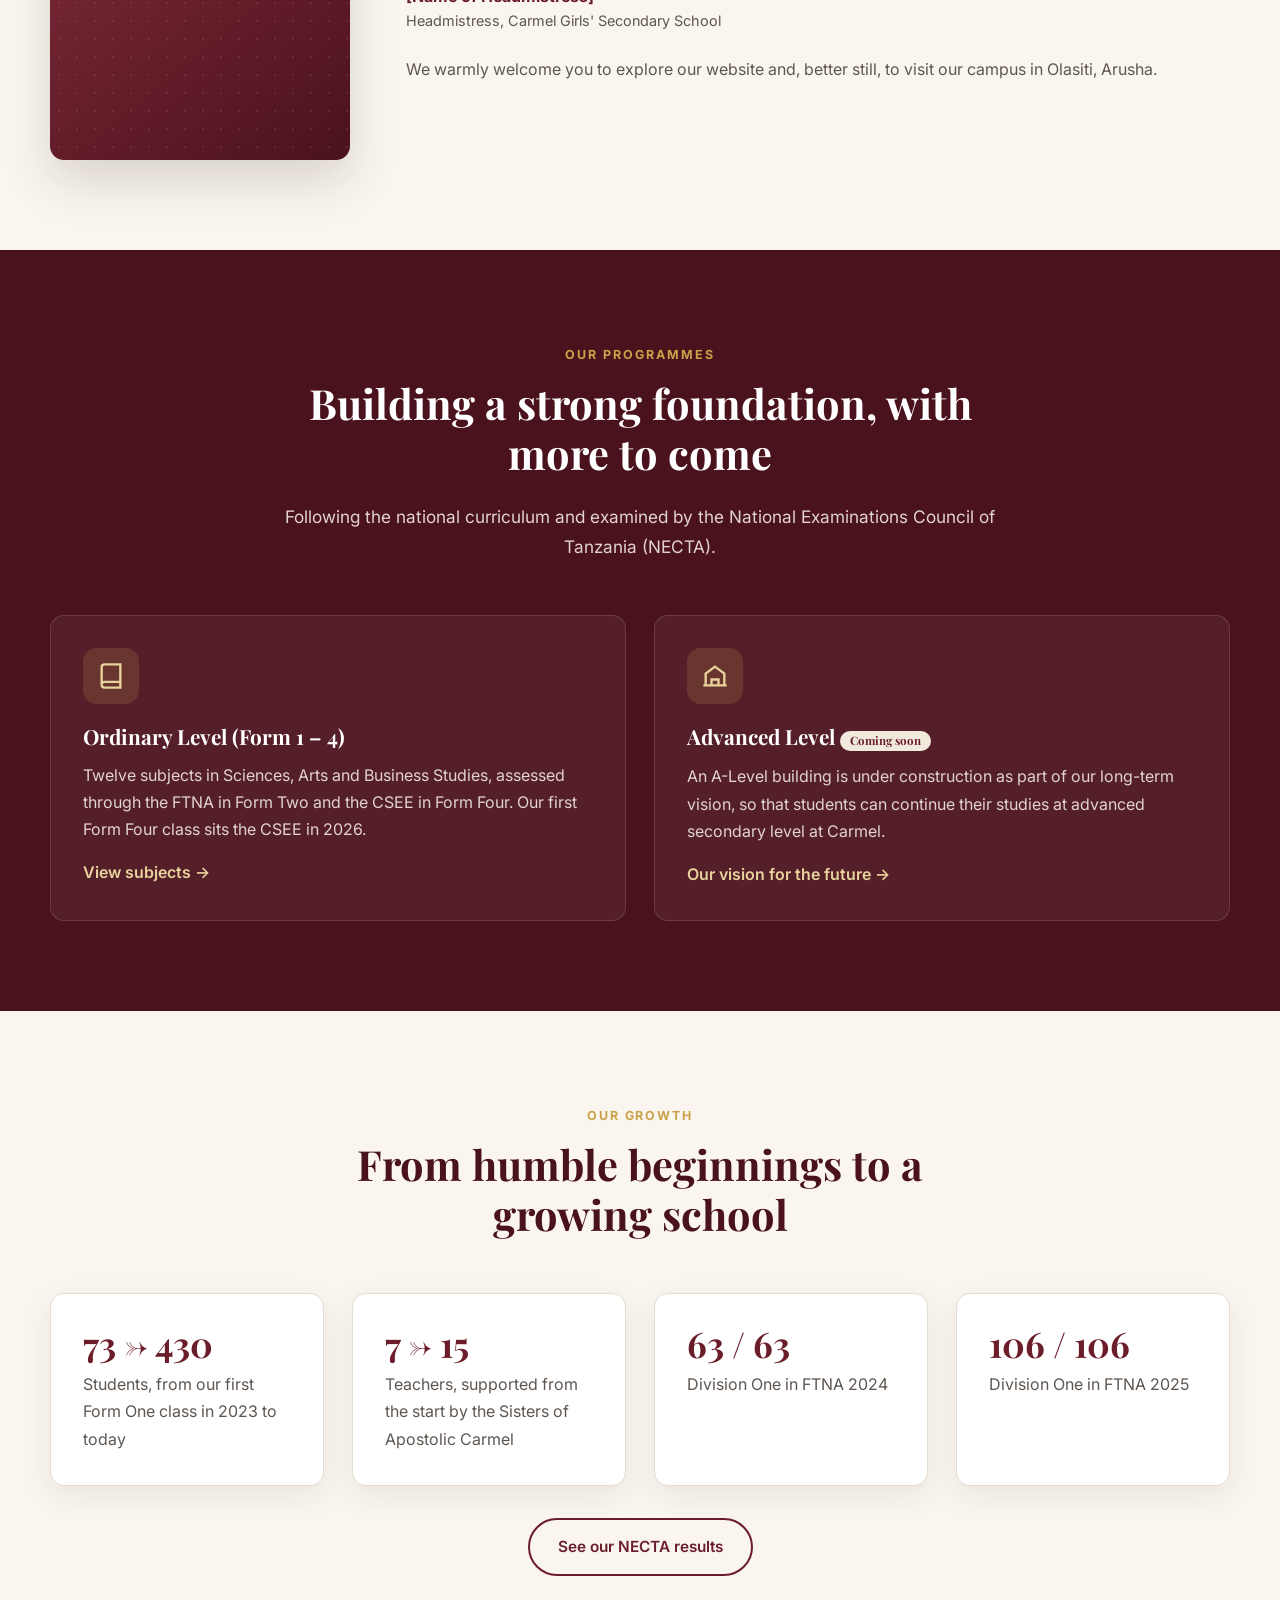
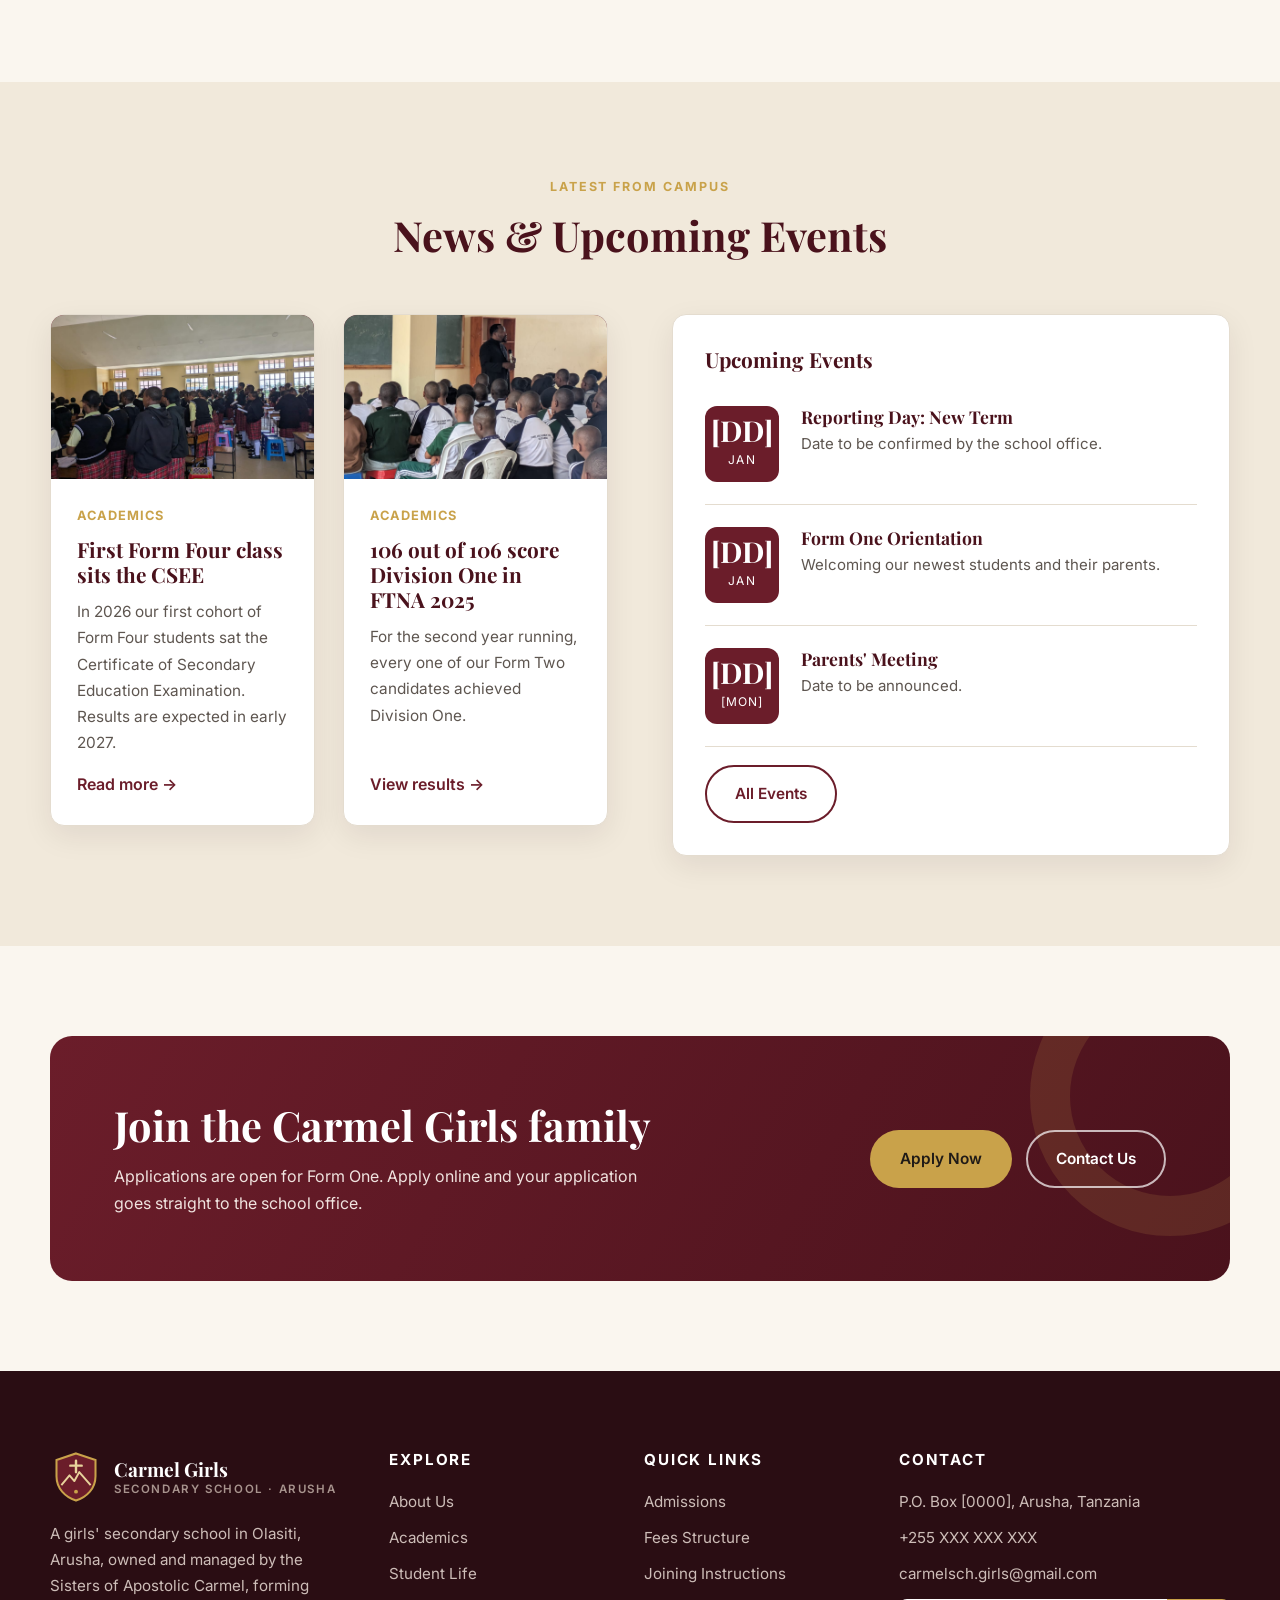
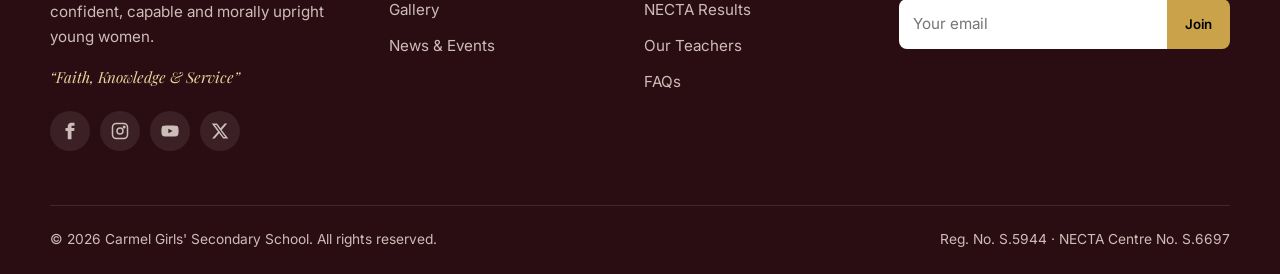
==== commit 38017ba6: "Add 17 school photos across pages and gallery Real photos on Home, About, Academics, Student Life an" ====
--- a/index.html
+++ b/index.html
@@ -55,8 +55,8 @@
   <section class="section">
     <div class="container split">
       <div class="photo-stack reveal">
-        <div class="photo photo--tall"><div class="photo__label"><svg viewBox="0 0 24 24" fill="none" stroke="currentColor" stroke-width="1.5"><path d="M23 19a2 2 0 0 1-2 2H3a2 2 0 0 1-2-2V8a2 2 0 0 1 2-2h4l2-3h6l2 3h4a2 2 0 0 1 2 2z"/><circle cx="12" cy="13" r="4"/></svg>School campus photo</div></div>
-        <div class="photo photo--gold photo--small"><div class="photo__label">Students</div></div>
+        <div class="photo photo--tall"><img src="images/photos/campus-maize-harvest.jpg" alt="Students working together on the school grounds in front of the classroom blocks" style="object-position:20% center"></div>
+        <div class="photo photo--small"><img src="images/photos/netball-trophy-celebration.jpg" alt="Netball team lifting a trophy with their teachers" loading="lazy"></div>
       </div>
       <div class="reveal">
         <span class="eyebrow">Welcome to Carmel Girls</span>
@@ -184,7 +184,7 @@
       <div class="split" style="align-items:start">
         <div class="grid grid--2">
           <article class="news-card reveal">
-            <div class="photo"><div class="photo__label">News photo</div></div>
+            <div class="photo"><img src="images/photos/students-in-class.jpg" alt="Students in class" loading="lazy"></div>
             <div class="news-card__body">
               <div class="news-card__meta">Academics</div>
               <h3>First Form Four class sits the CSEE</h3>
@@ -193,7 +193,7 @@
             </div>
           </article>
           <article class="news-card reveal">
-            <div class="photo photo--green"><div class="photo__label">News photo</div></div>
+            <div class="photo"><img src="images/photos/guest-speaker.jpg" alt="Students listening to a guest speaker in the school hall" loading="lazy"></div>
             <div class="news-card__body">
               <div class="news-card__meta">Academics</div>
               <h3>106 out of 106 score Division One in FTNA 2025</h3>
--- a/css/style.css
+++ b/css/style.css
@@ -394,3 +394,11 @@
 .results-grid { grid-template-columns: repeat(2, 1fr); }
 @media (min-width: 1100px) { .results-grid { grid-template-columns: repeat(4, 1fr); } }
 @media (max-width: 560px) { .results-grid { grid-template-columns: 1fr; } }
+
+/* ---------- Real photos ---------- */
+.photo:has(img)::after { display: none; }
+.photo img { object-fit: cover; }
+.gallery__item .photo img { transition: transform .4s; }
+.gallery__item:hover .photo img { transform: scale(1.04); }
+.lightbox__content .photo { aspect-ratio: auto; max-height: 82vh; background: #000; }
+.lightbox__content .photo img { position: static; width: 100%; height: auto; max-height: 82vh; object-fit: contain; }
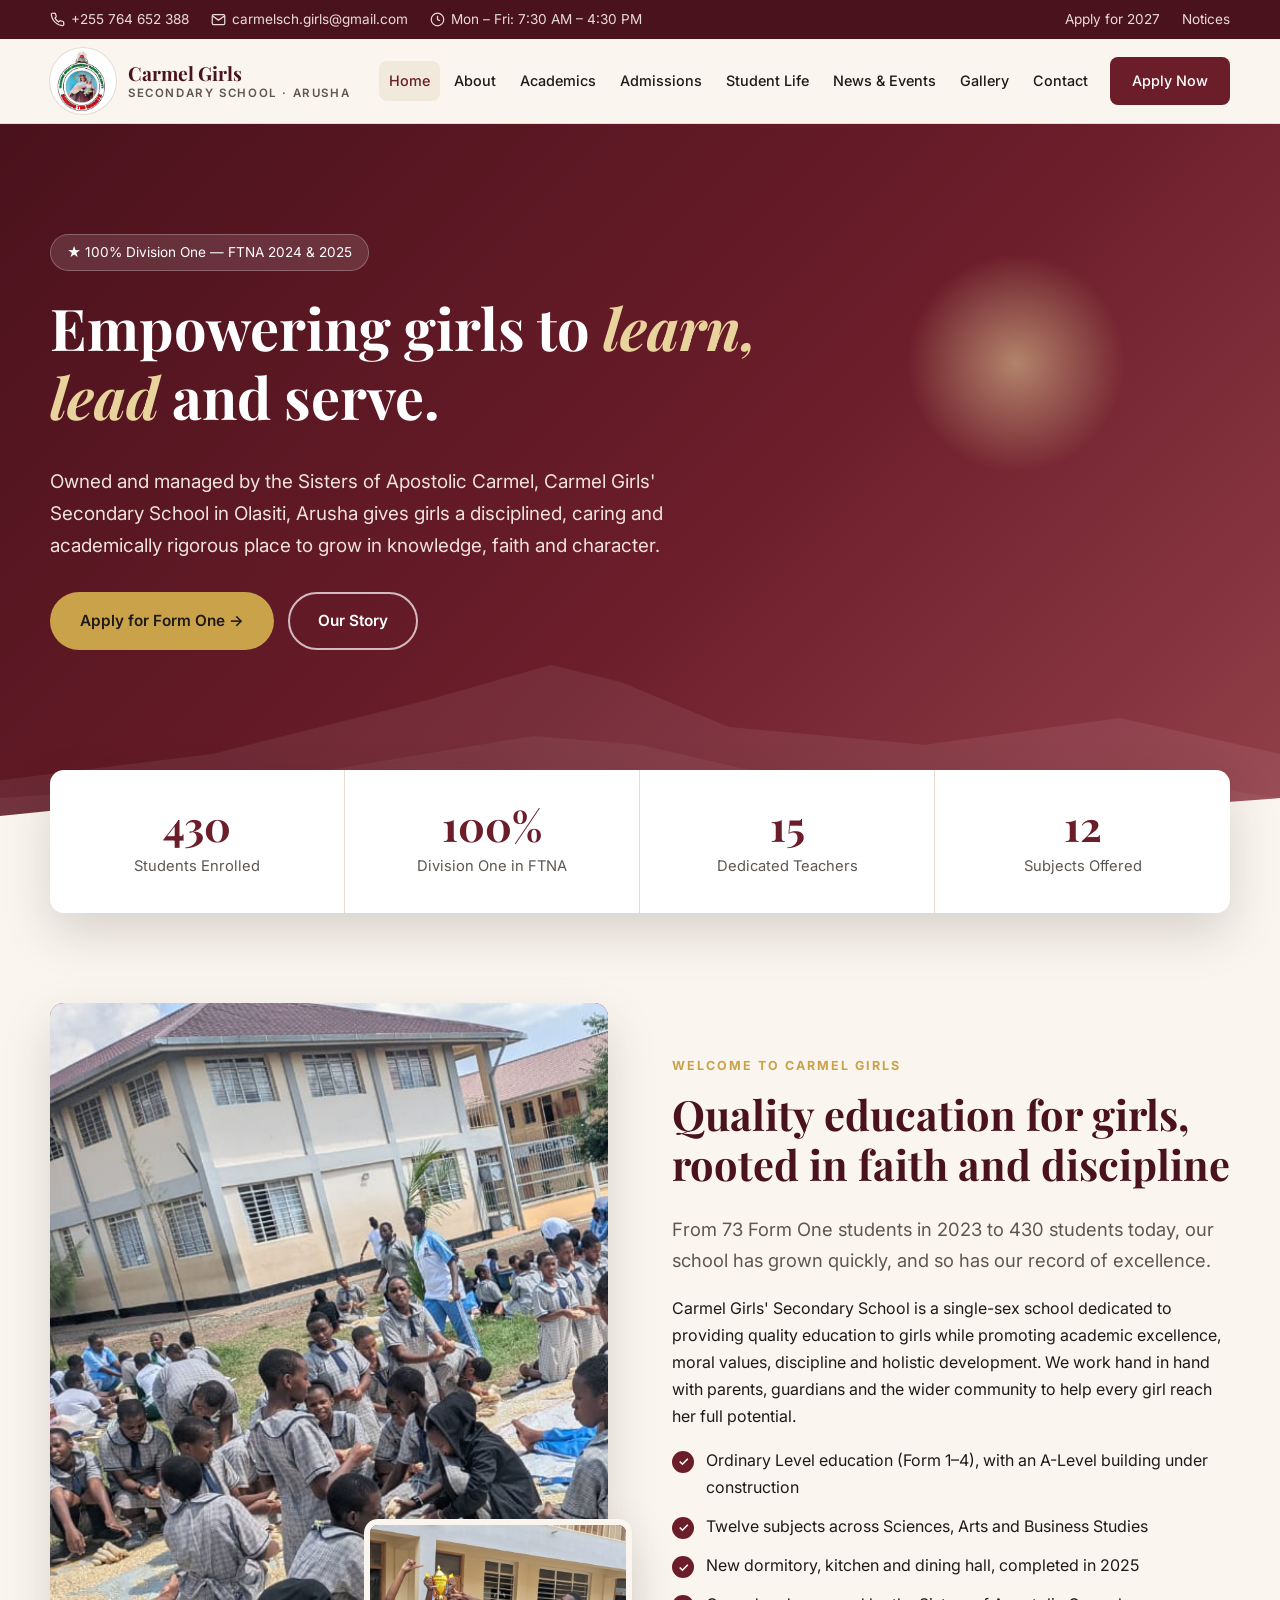
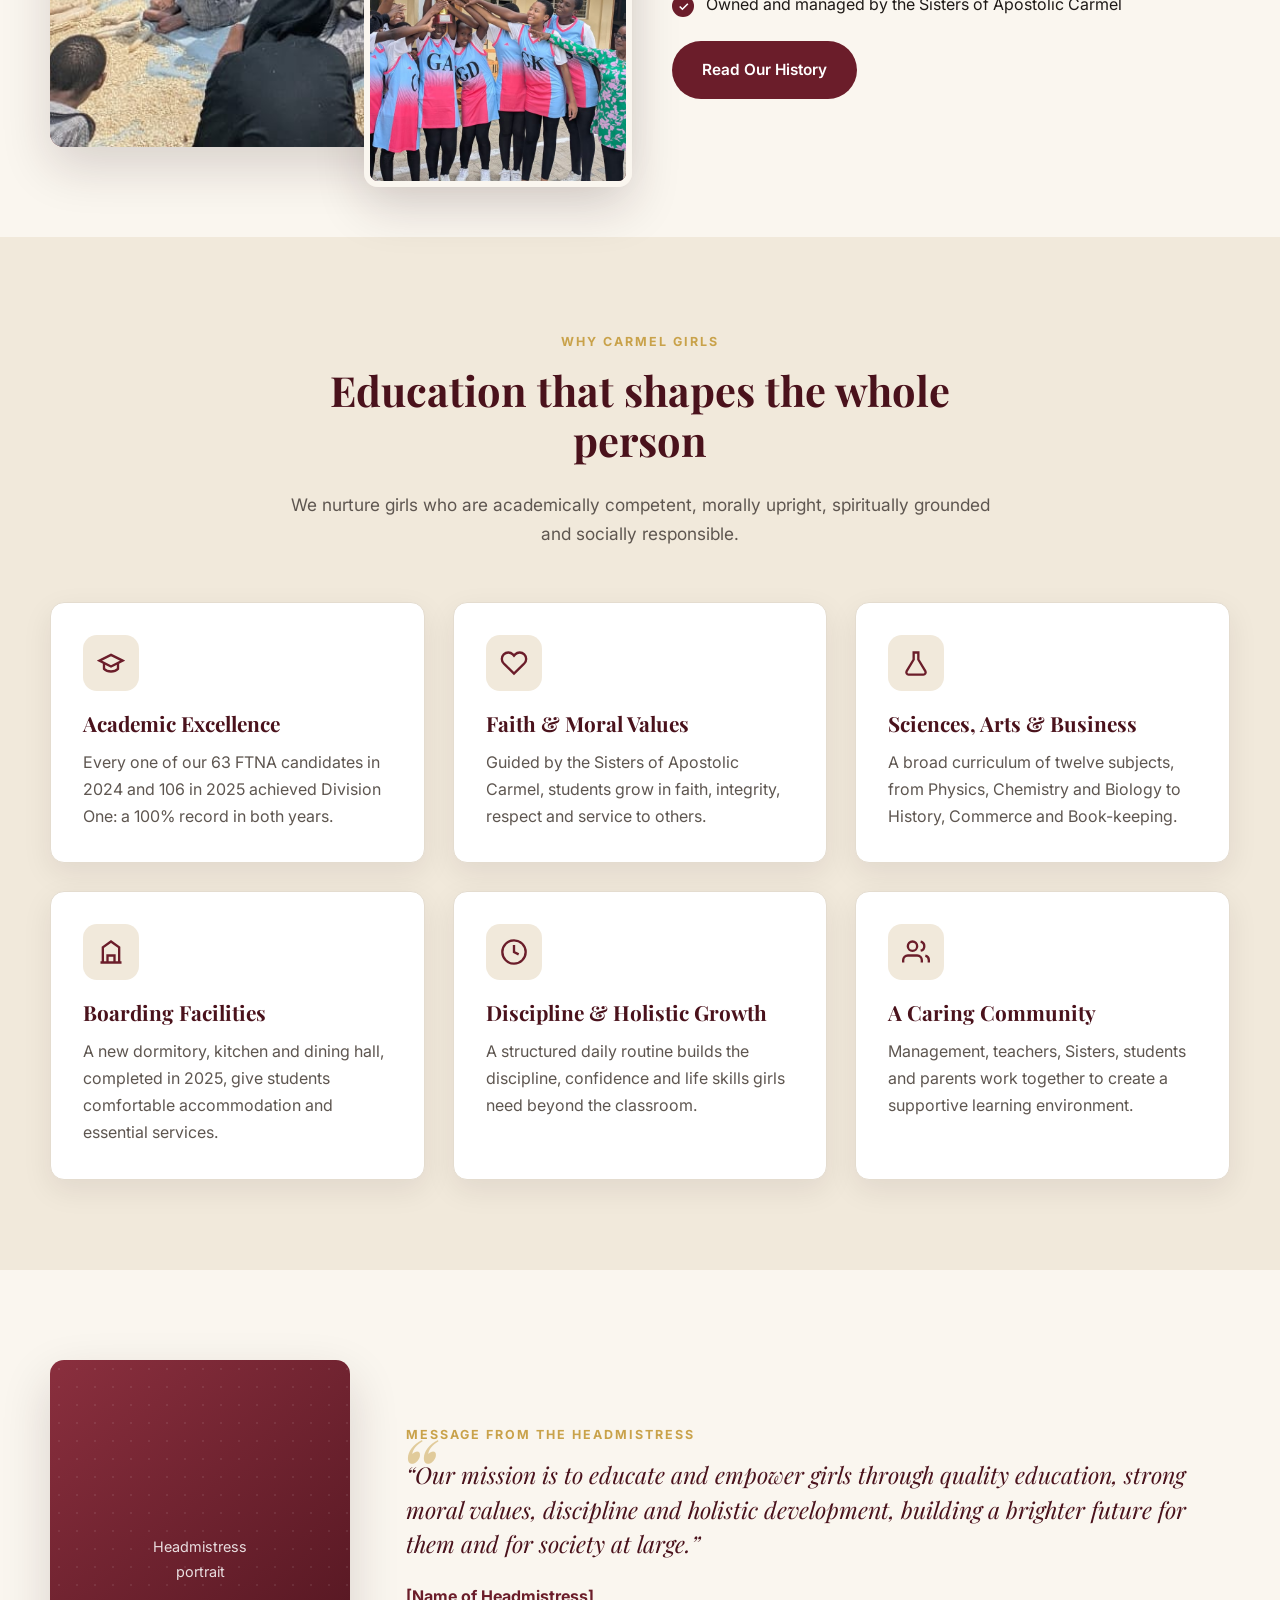
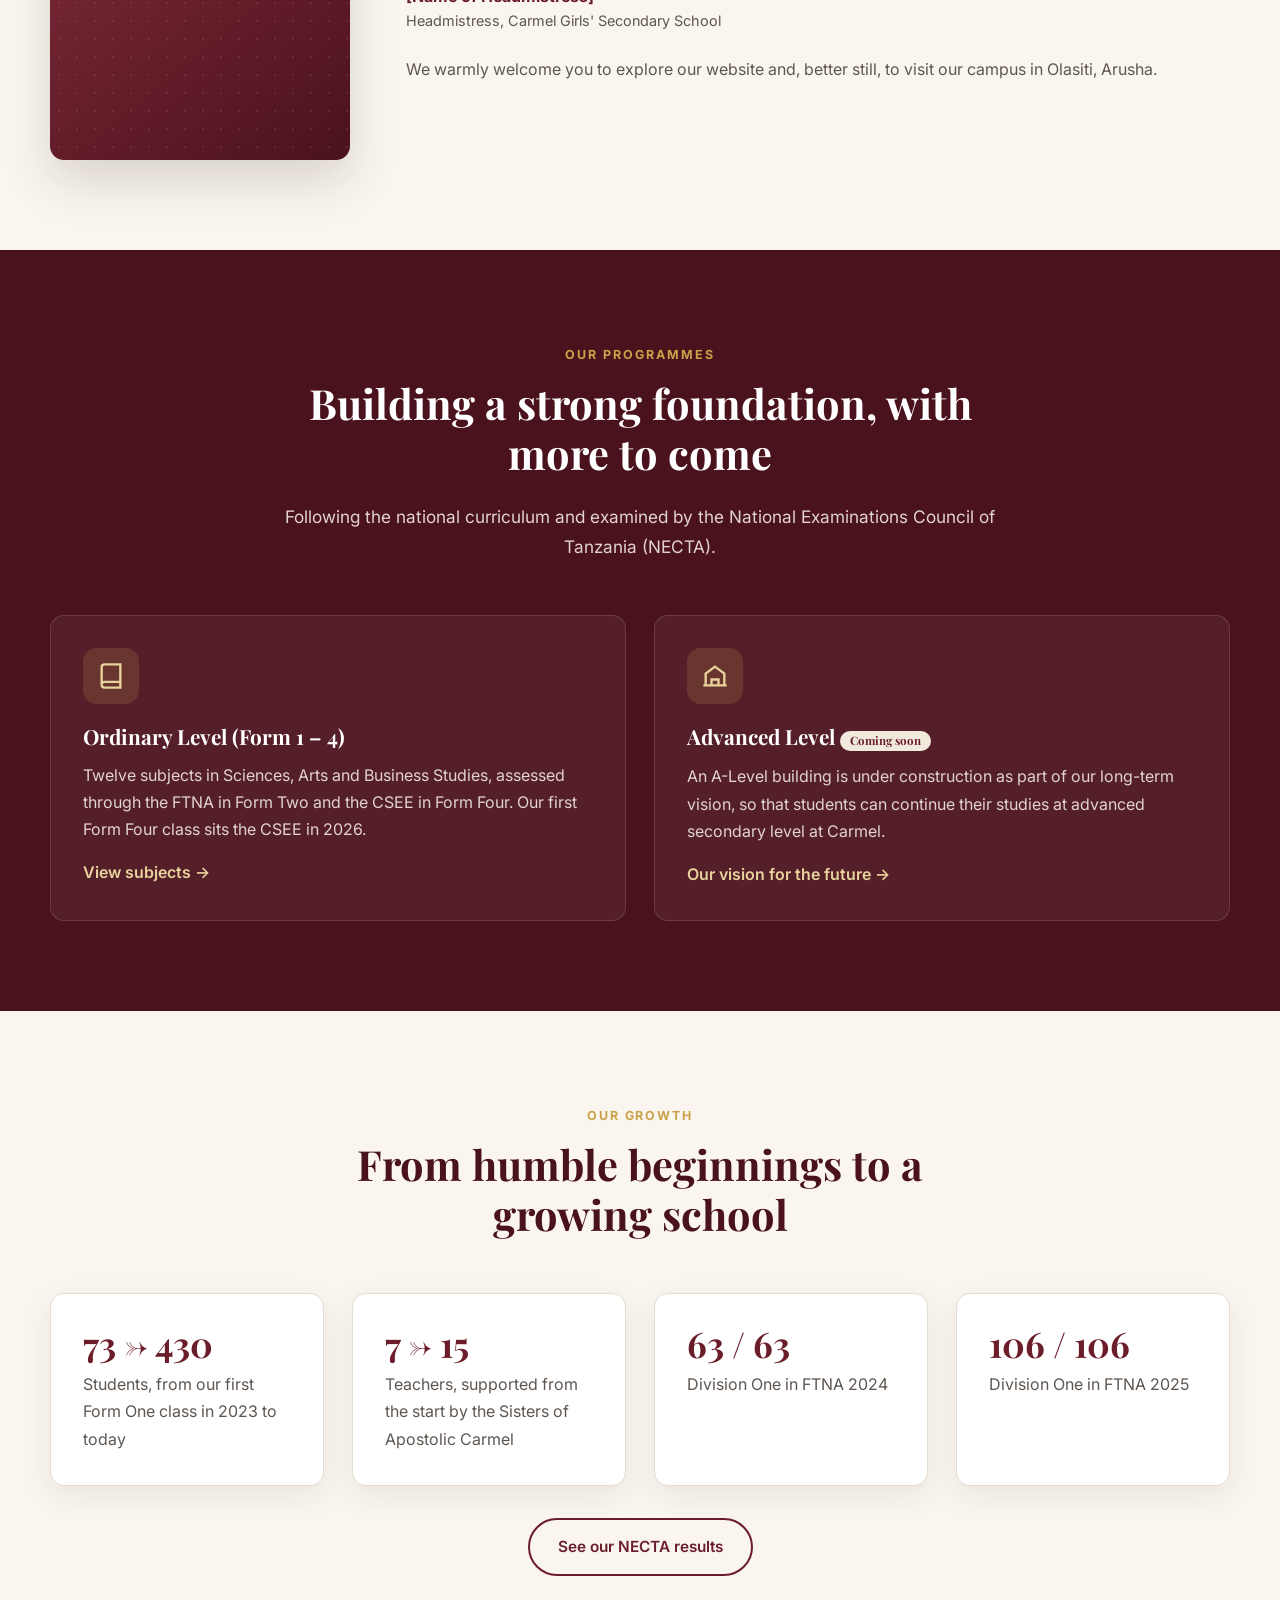
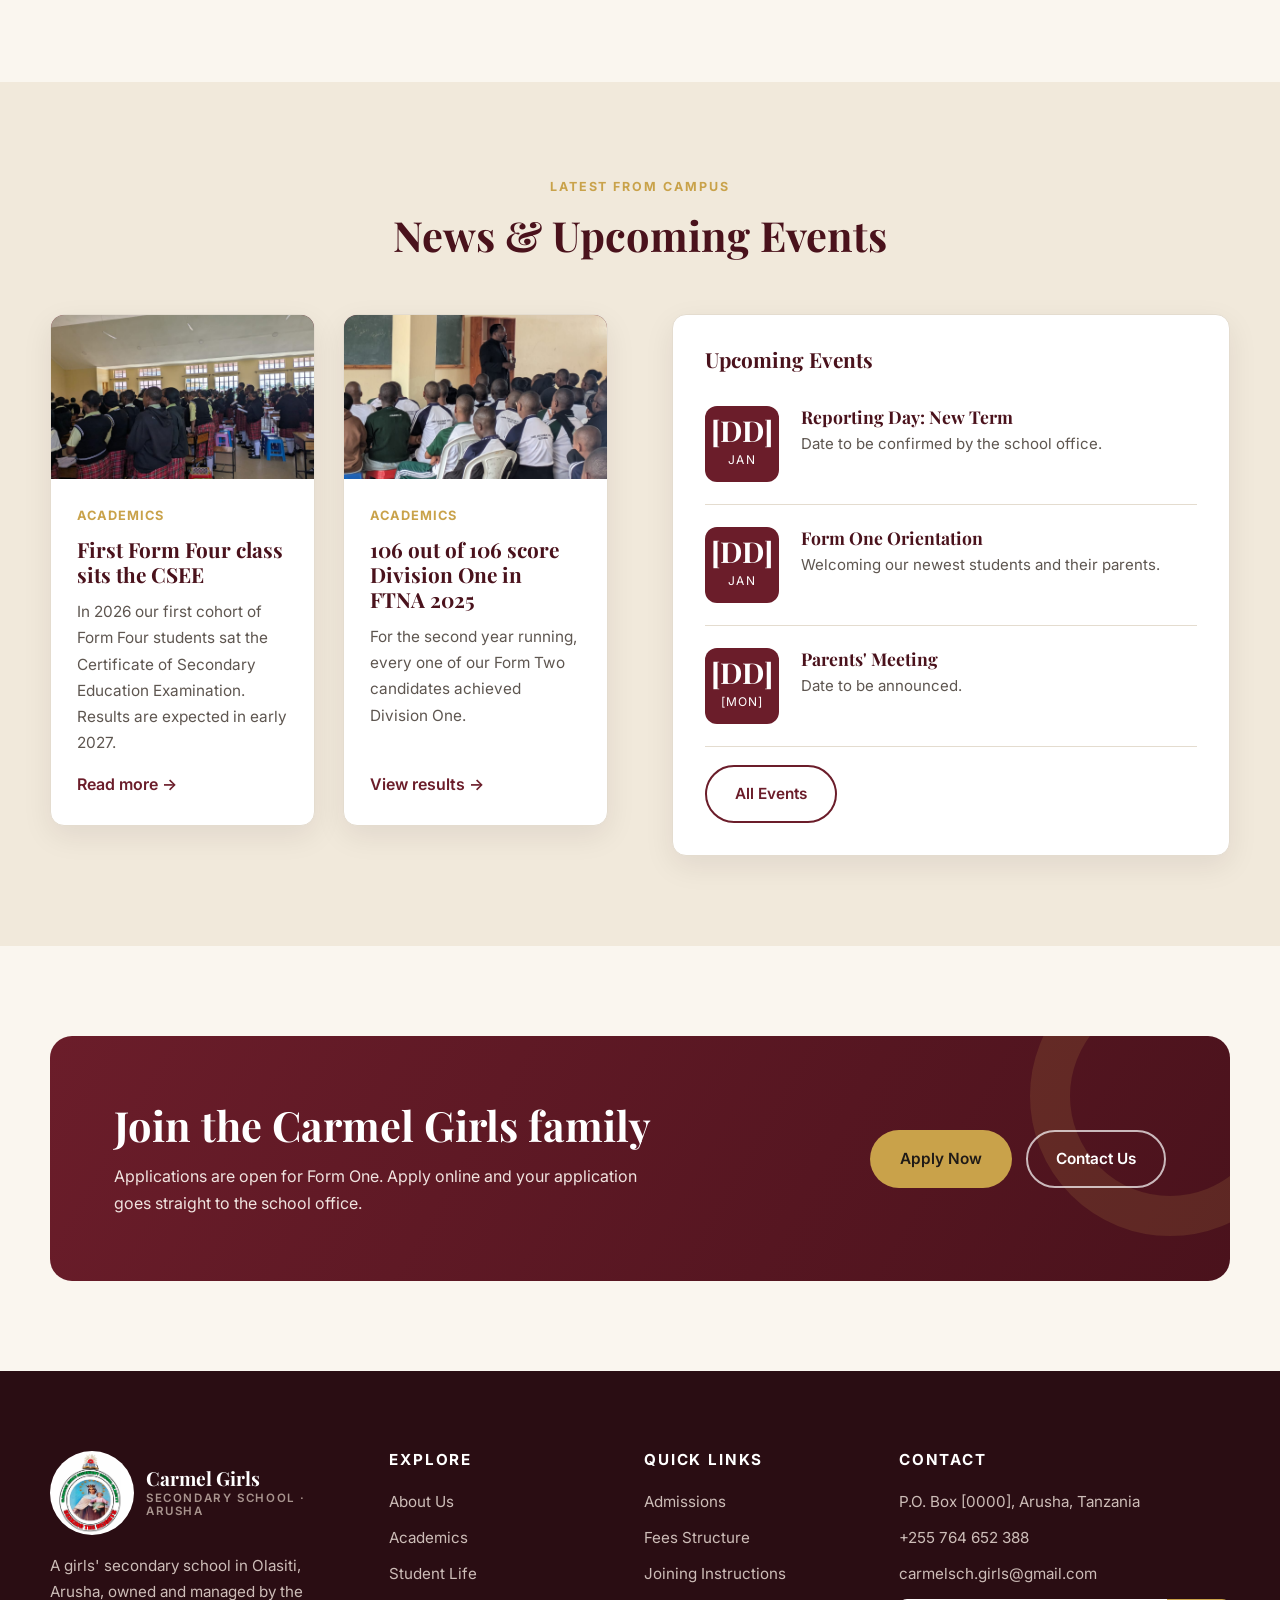
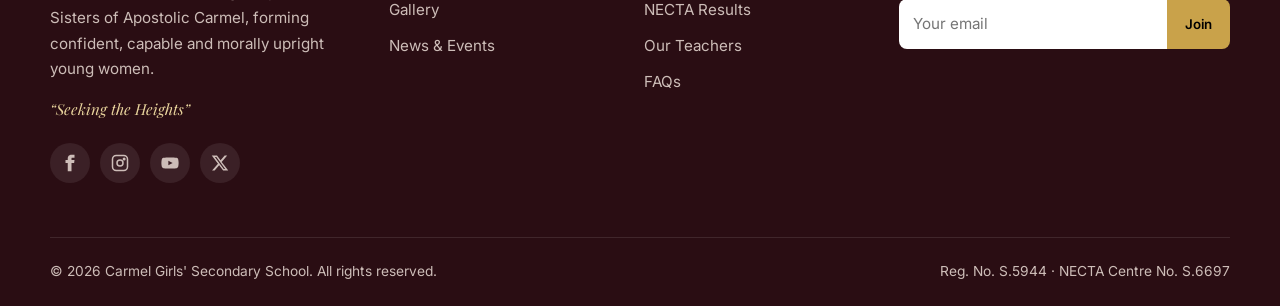
==== commit c5225518: "Add official school logo, motto and phone numbers - Official logo in header, footer and browser icon" ====
--- a/index.html
+++ b/index.html
@@ -8,7 +8,8 @@
   <meta property="og:title" content="Carmel Girls' Secondary School — Arusha">
   <meta property="og:description" content="Quality education for girls, rooted in faith, discipline and holistic development.">
   <meta name="theme-color" content="#6b1d2a">
-  <link rel="icon" href="images/favicon.svg" type="image/svg+xml">
+  <link rel="icon" href="images/logo-64.png" type="image/png">
+  <link rel="apple-touch-icon" href="images/logo-180.png">
   <link rel="preconnect" href="https://fonts.googleapis.com">
   <link rel="preconnect" href="https://fonts.gstatic.com" crossorigin>
   <link href="https://fonts.googleapis.com/css2?family=Inter:wght@400;500;600;700&family=Playfair+Display:ital,wght@0,600;0,700;1,600&display=swap" rel="stylesheet">
--- a/css/style.css
+++ b/css/style.css
@@ -402,3 +402,10 @@
 .gallery__item:hover .photo img { transform: scale(1.04); }
 .lightbox__content .photo { aspect-ratio: auto; max-height: 82vh; background: #000; }
 .lightbox__content .photo img { position: static; width: 100%; height: auto; max-height: 82vh; object-fit: contain; }
+
+/* Official logo */
+img.brand__crest { border-radius: 50%; background: #fff; object-fit: contain; padding: 2px; box-shadow: 0 0 0 1px var(--line); }
+.footer img.brand__crest { box-shadow: none; }
+.header img.brand__crest { width: 66px; height: 66px; }
+.footer img.brand__crest { width: 84px; height: 84px; }
+@media (max-width: 560px) { .header img.brand__crest { width: 54px; height: 54px; } }
